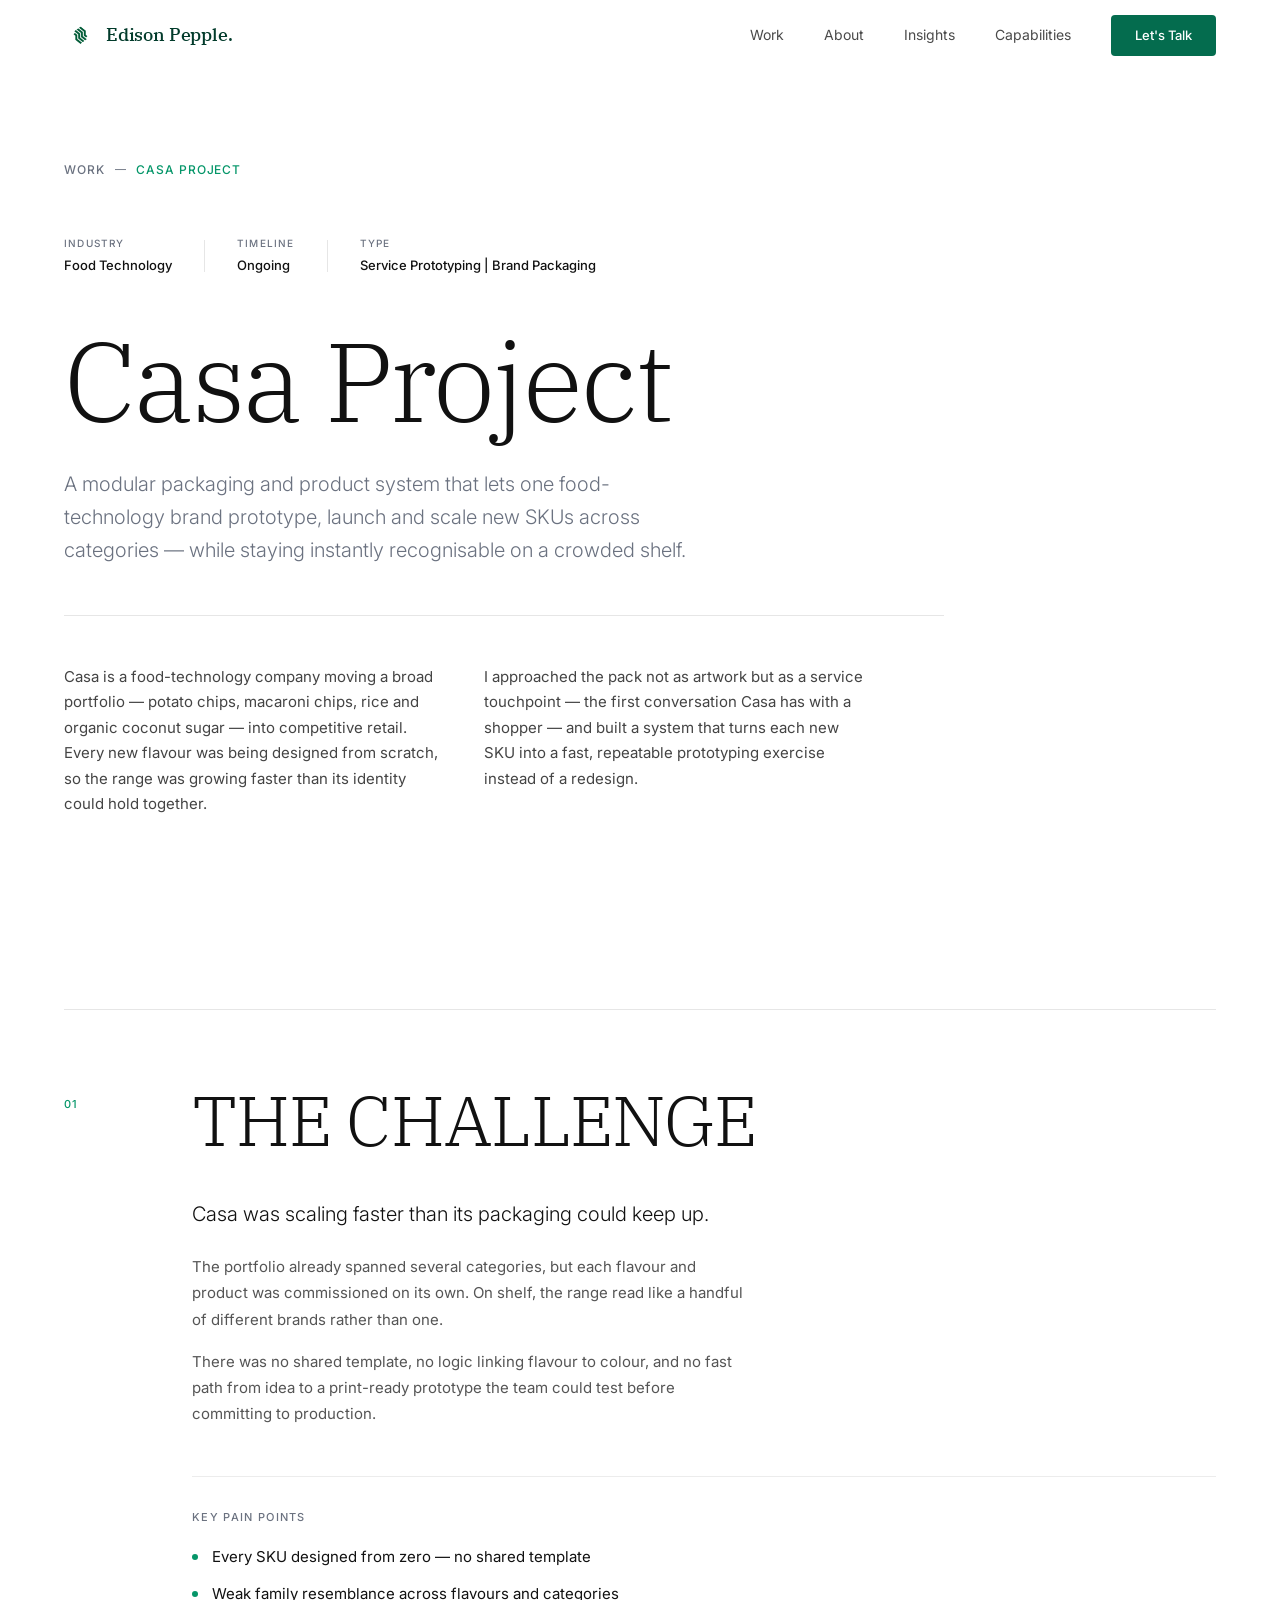
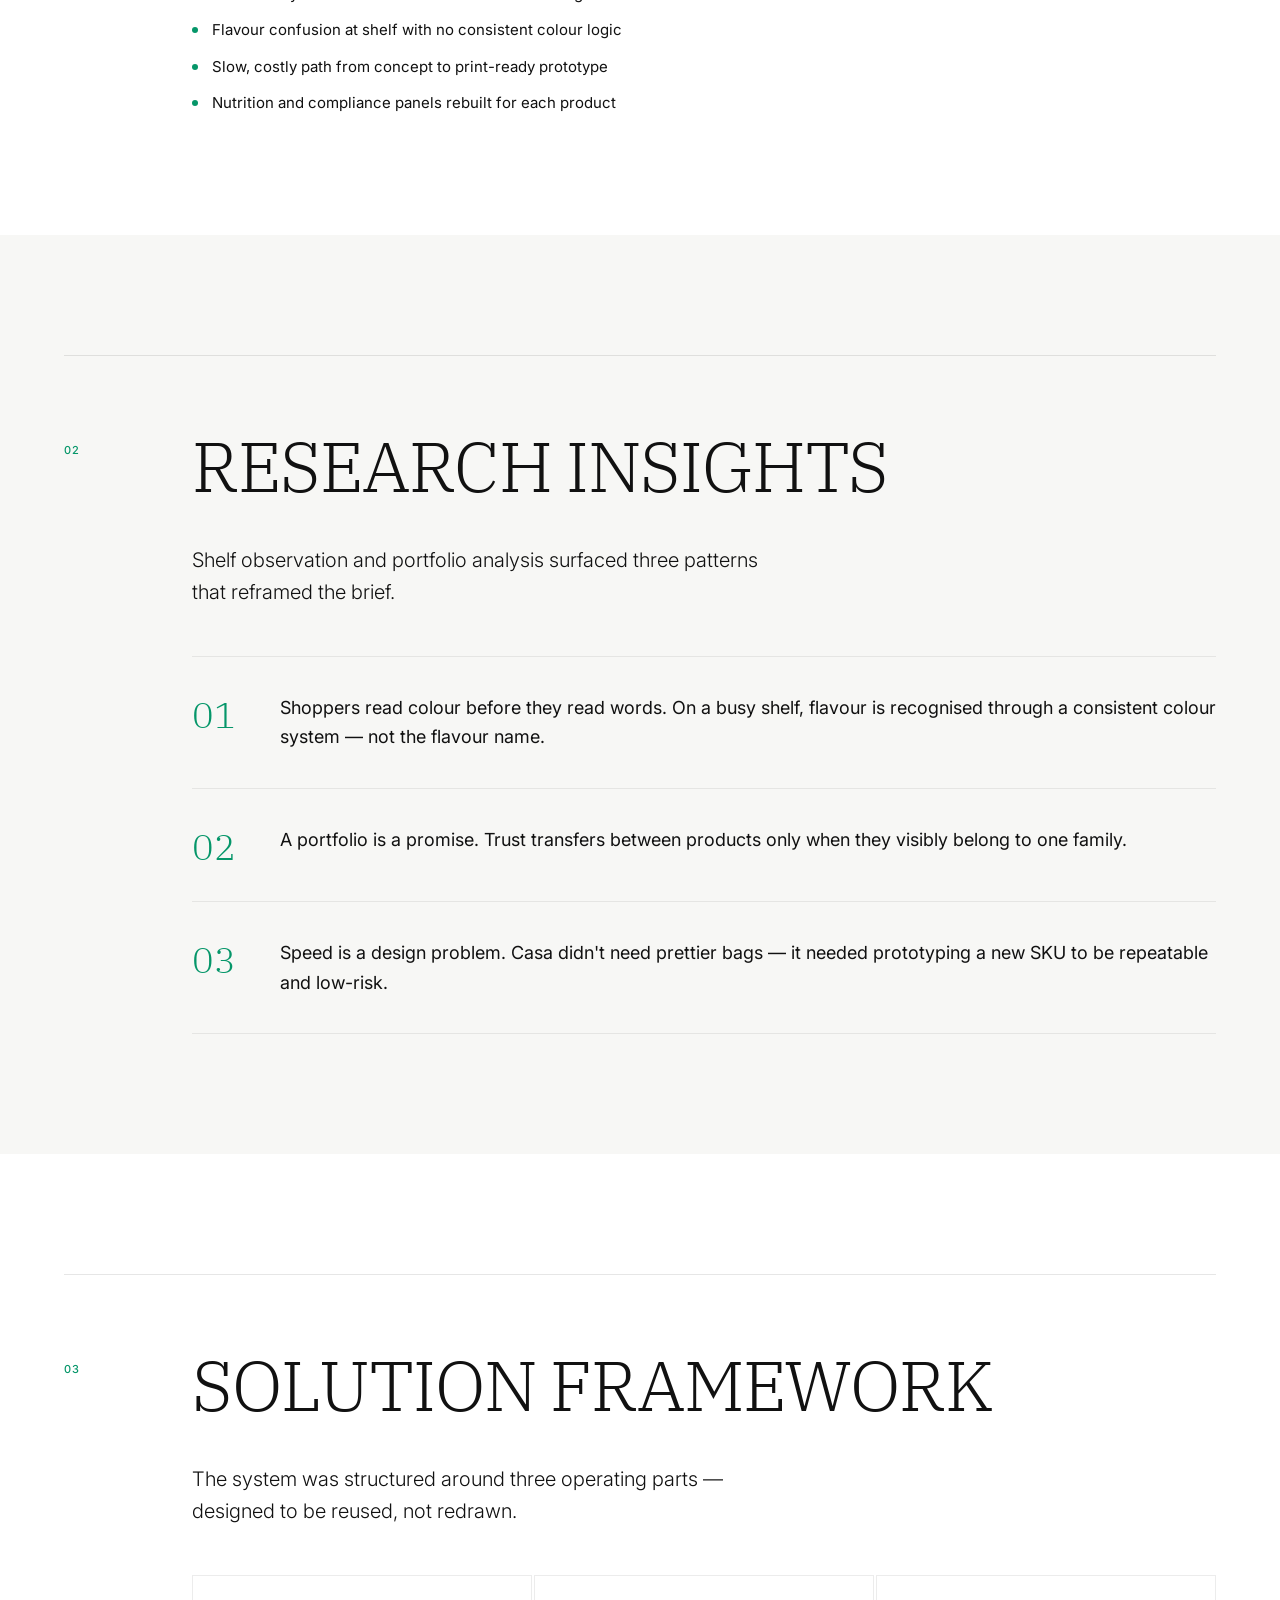
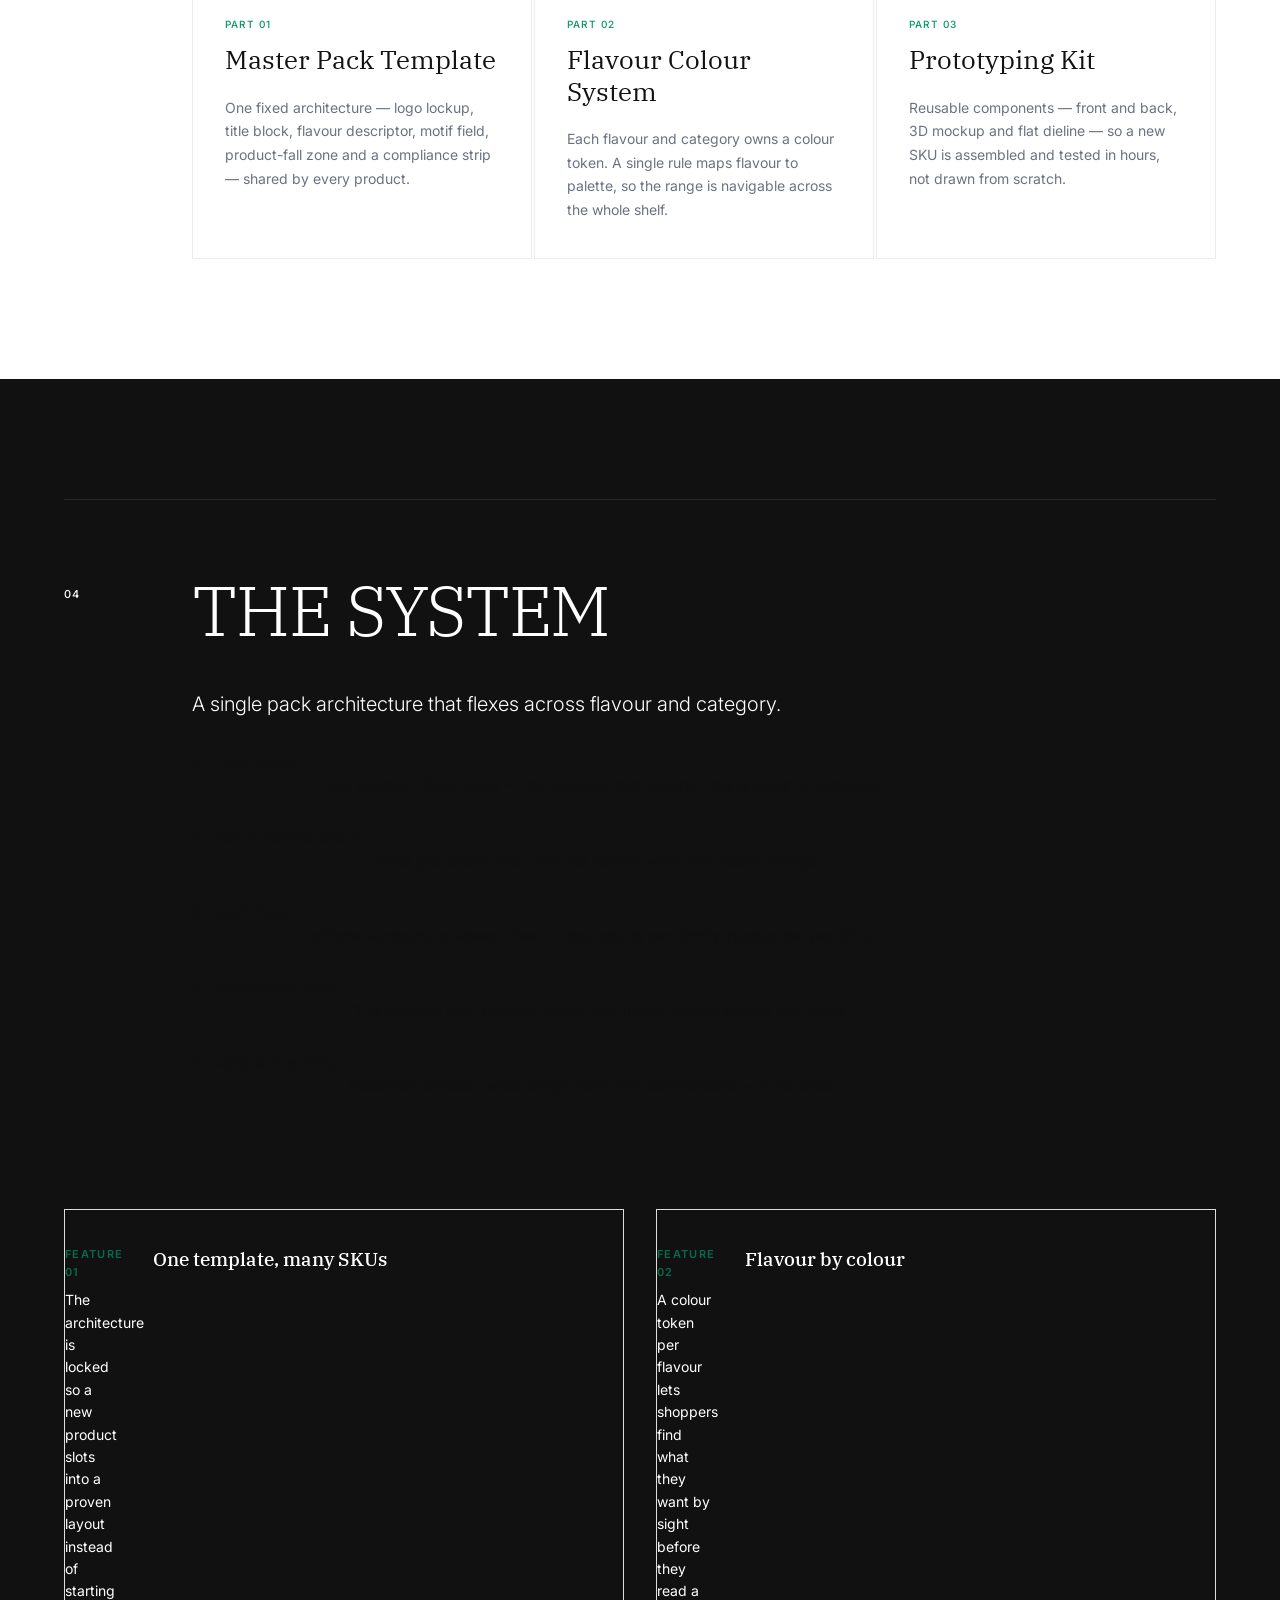
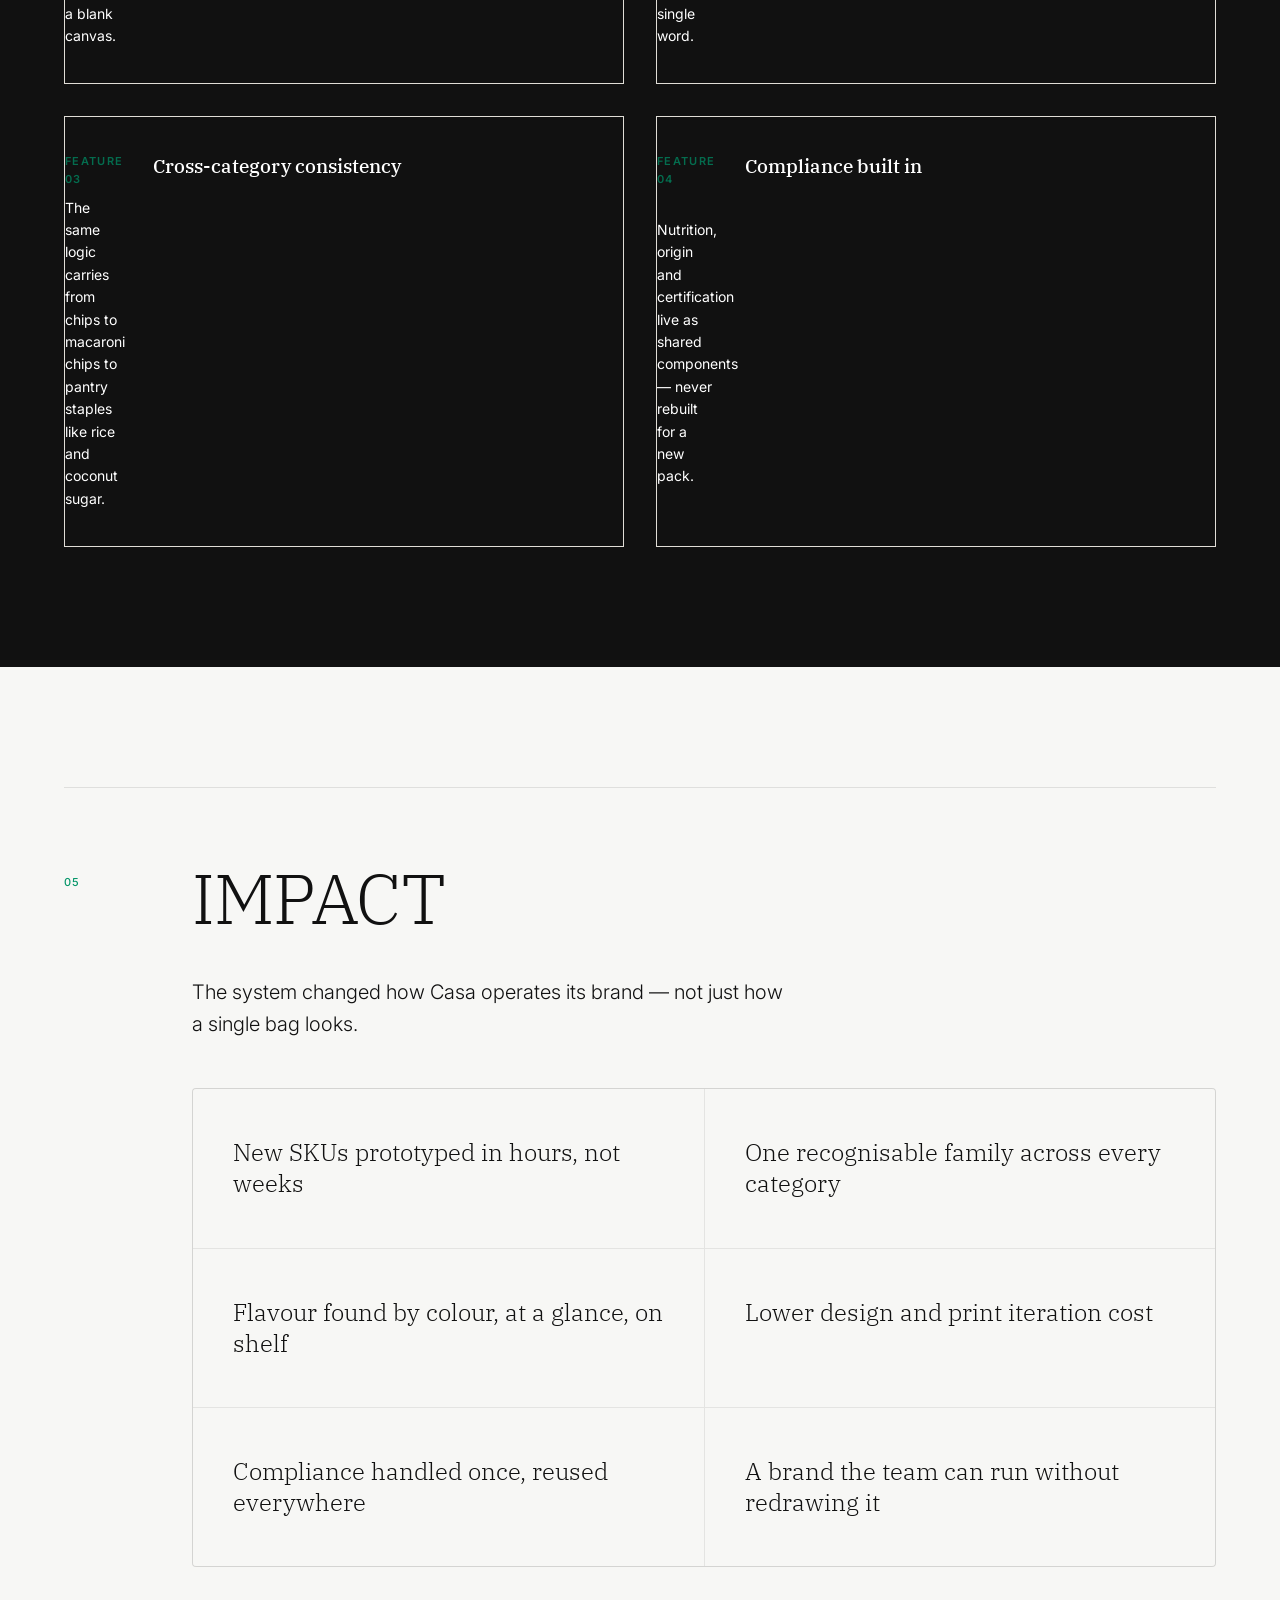
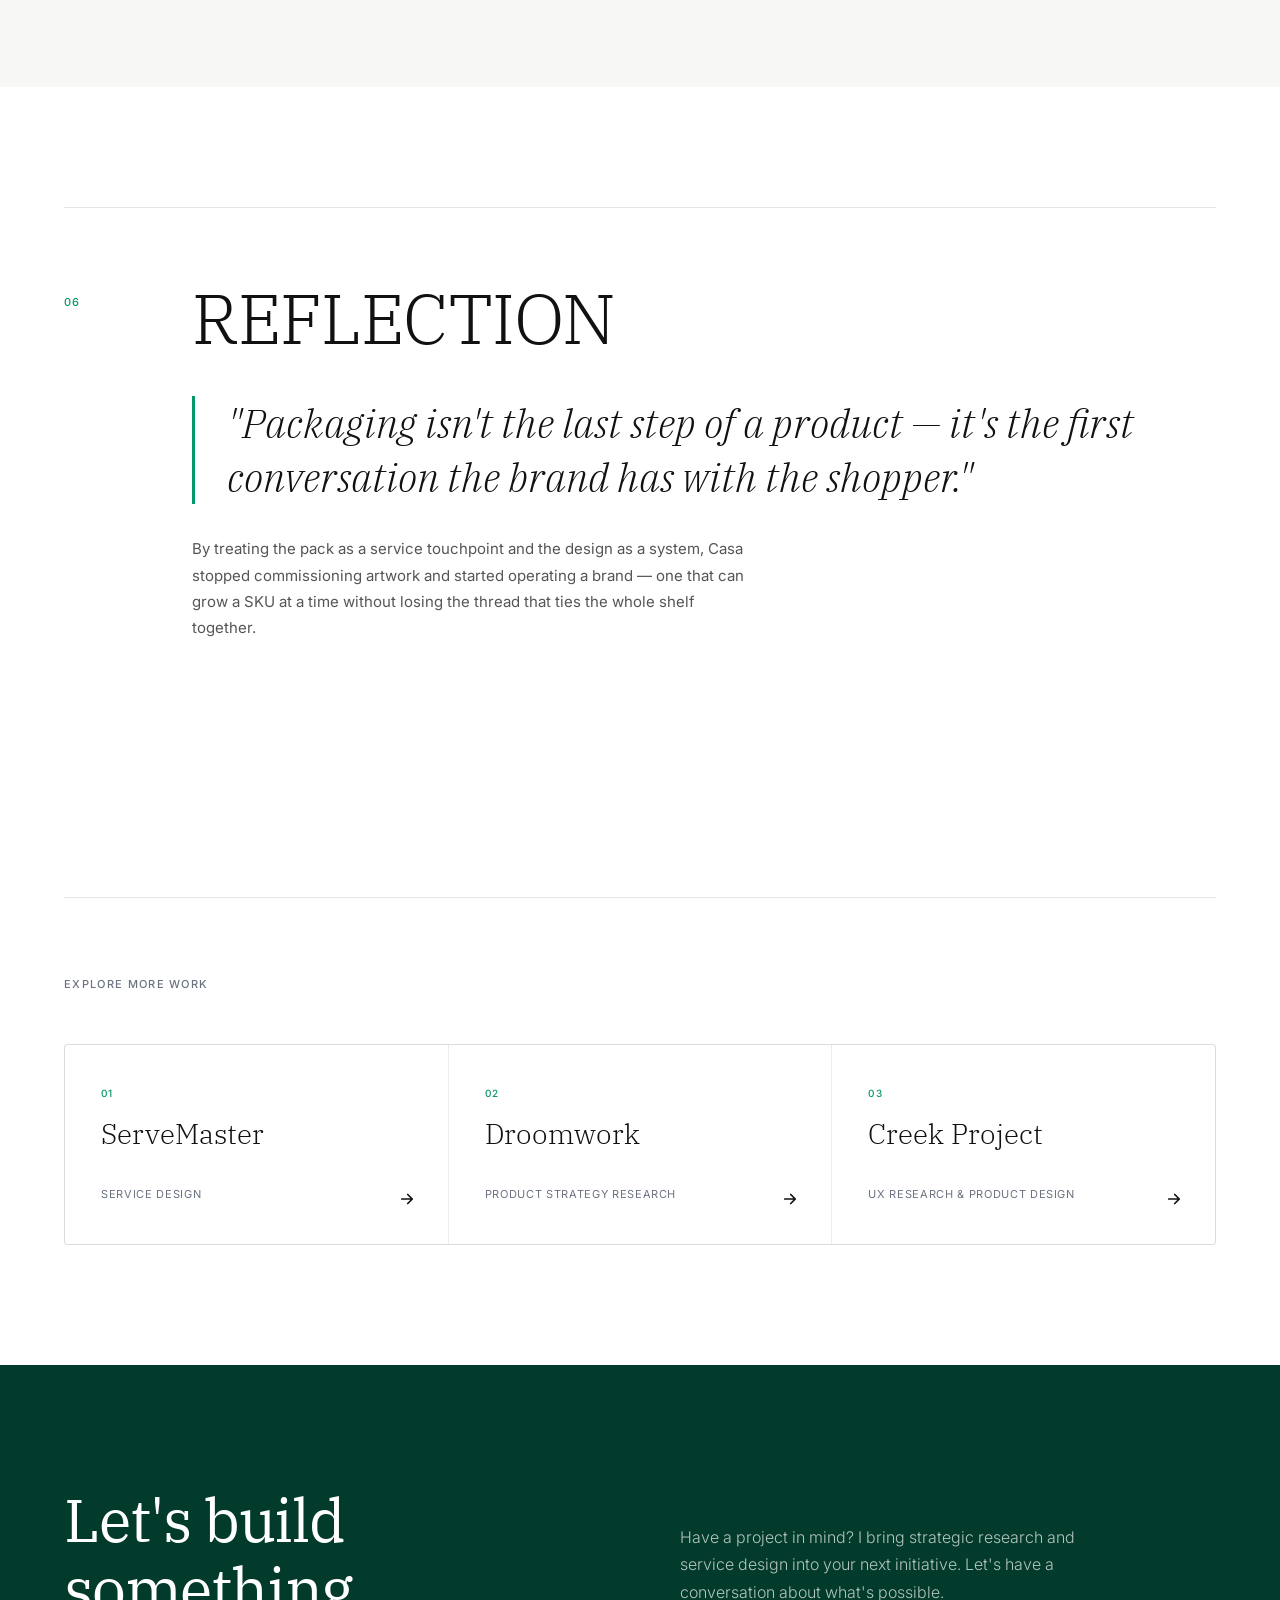
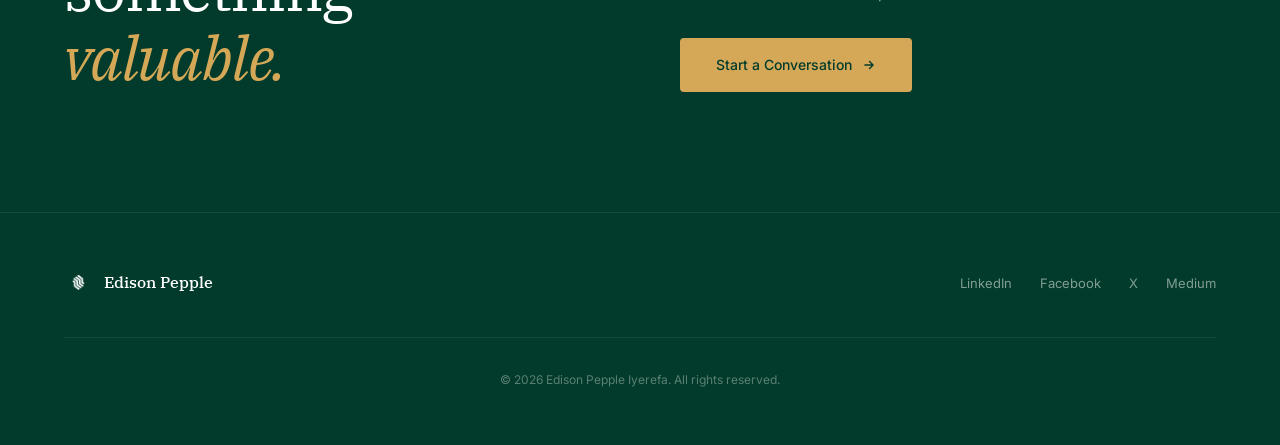
==== casa-project.html @ 96ee4cff "Add new Casa Project case study page and link it on works page" ====
<!DOCTYPE html>
<html lang="en">
<head>
  <meta charset="UTF-8">
  <meta name="viewport" content="width=device-width, initial-scale=1.0">
  <title>Casa Project — Case Study | Edison Pepple</title>
  <meta name="description" content="A modular packaging and product system that lets one food-technology brand prototype, launch and scale new SKUs across categories. Case study by Edison Pepple.">
  <meta name="keywords" content="Casa Project, Edison Pepple, Brand Packaging, Service Prototyping, Strategy, Systems Design">
  <meta name="author" content="Edison Pepple">

  <!-- Fonts -->
  <link rel="preconnect" href="https://fonts.googleapis.com">
  <link rel="preconnect" href="https://fonts.gstatic.com" crossorigin>
  <link href="https://fonts.googleapis.com/css2?family=IBM+Plex+Serif:ital,wght@0,300;0,400;0,500;0,600;0,700;1,300;1,400;1,500;1,600;1,700&family=Inter:wght@300;400;500;600;700&display=swap" rel="stylesheet">

  <!-- Styles -->
  <link rel="stylesheet" href="styles.css">
  <link rel="stylesheet" href="servemaster.css">

  <!-- Favicon -->
  <link rel="icon" type="image/png" href="assets/images/logo-icon.png">
</head>
<body class="cs-page">

  <!-- ================================================================
       NAVIGATION
       ================================================================ -->
  <nav class="nav" id="navbar">
    <a href="index.html" class="nav__logo" aria-label="Edison Pepple Home">
      <img src="assets/images/logo-icon.png" alt="Edison Pepple Logo" class="nav__logo-icon">
      <span class="nav__logo-text">Edison Pepple.</span>
    </a>

    <div class="nav__links" id="navLinks">
      <a href="works.html" class="nav__link" id="nav-work">Work</a>
      <a href="about.html" class="nav__link" id="nav-about">About</a>
      <a href="https://medium.com/@peppleiyerefa" target="_blank" class="nav__link" id="nav-insights">Insights</a>
      <a href="services.html" class="nav__link" id="nav-services">Capabilities</a>
      <a href="contact.html" class="nav__cta" id="nav-lets-talk">Let's Talk</a>
    </div>

    <button class="nav__menu-btn" id="menuBtn" aria-label="Toggle menu">
      <span></span>
      <span></span>
      <span></span>
    </button>
  </nav>

  <!-- ================================================================
       CASE STUDY HERO
       ================================================================ -->
  <section class="cs-hero" id="cs-hero">
    <div class="container">
      <div class="cs-hero__inner">

        <!-- Breadcrumb -->
        <nav class="cs-breadcrumb reveal" aria-label="Breadcrumb">
          <a href="index.html#work" class="cs-breadcrumb__link">Work</a>
          <span class="cs-breadcrumb__sep">—</span>
          <span class="cs-breadcrumb__current">Casa Project</span>
        </nav>

        <!-- Meta row -->
        <div class="cs-hero__meta reveal reveal-delay-1">
          <div class="cs-hero__meta-item">
            <span class="cs-hero__meta-label label">Industry</span>
            <span class="cs-hero__meta-value">Food Technology</span>
          </div>
          <div class="cs-hero__meta-divider"></div>
          <div class="cs-hero__meta-item">
            <span class="cs-hero__meta-label label">Timeline</span>
            <span class="cs-hero__meta-value">Ongoing</span>
          </div>
          <div class="cs-hero__meta-divider"></div>
          <div class="cs-hero__meta-item">
            <span class="cs-hero__meta-label label">Type</span>
            <span class="cs-hero__meta-value">Service Prototyping | Brand Packaging</span>
          </div>
        </div>

        <!-- Headline -->
        <h1 class="cs-hero__title reveal reveal-delay-2">Casa Project</h1>

        <!-- Subtitle -->
        <p class="cs-hero__subtitle body-lg reveal reveal-delay-3">
          A modular packaging and product system that lets one food-technology brand prototype, launch and scale new SKUs across categories — while staying instantly recognisable on a crowded shelf.
        </p>

        <div class="cs-hero__divider reveal reveal-delay-3"></div>

        <!-- Hero summary -->
        <div class="cs-hero__summary reveal reveal-delay-3">
          <p class="cs-hero__summary-text">
            Casa is a food-technology company moving a broad portfolio — potato chips, macaroni chips, rice and organic coconut sugar — into competitive retail. Every new flavour was being designed from scratch, so the range was growing faster than its identity could hold together.
          </p>
          <p class="cs-hero__summary-text">
            I approached the pack not as artwork but as a service touchpoint — the first conversation Casa has with a shopper — and built a system that turns each new SKU into a fast, repeatable prototyping exercise instead of a redesign.
          </p>
        </div>

      </div>
    </div>
  </section>

  <!-- ================================================================
       SECTION 01 — THE CHALLENGE
       ================================================================ -->
  <section class="cs-section" id="cs-challenge">
    <div class="container">
      <div class="cs-section__divider"></div>
      <div class="cs-section__inner">

        <div class="cs-section__label-col">
          <span class="cs-section__number label">01</span>
        </div>

        <div class="cs-section__body">
          <h2 class="cs-section__headline reveal">The Challenge</h2>

          <p class="cs-section__lead body-lg reveal reveal-delay-1">
            Casa was scaling faster than its packaging could keep up.
          </p>
          <p class="cs-section__text body-md reveal reveal-delay-1">
            The portfolio already spanned several categories, but each flavour and product was commissioned on its own. On shelf, the range read like a handful of different brands rather than one.
          </p>
          <p class="cs-section__text body-md reveal reveal-delay-2">
            There was no shared template, no logic linking flavour to colour, and no fast path from idea to a print-ready prototype the team could test before committing to production.
          </p>

          <!-- Pain Points -->
          <div class="cs-pain-points reveal reveal-delay-2">
            <span class="label cs-pain-points__label">Key Pain Points</span>
            <ul class="cs-pain-list" role="list">
              <li class="cs-pain-list__item">
                <span class="cs-pain-list__icon" aria-hidden="true"></span>
                Every SKU designed from zero — no shared template
              </li>
              <li class="cs-pain-list__item">
                <span class="cs-pain-list__icon" aria-hidden="true"></span>
                Weak family resemblance across flavours and categories
              </li>
              <li class="cs-pain-list__item">
                <span class="cs-pain-list__icon" aria-hidden="true"></span>
                Flavour confusion at shelf with no consistent colour logic
              </li>
              <li class="cs-pain-list__item">
                <span class="cs-pain-list__icon" aria-hidden="true"></span>
                Slow, costly path from concept to print-ready prototype
              </li>
              <li class="cs-pain-list__item">
                <span class="cs-pain-list__icon" aria-hidden="true"></span>
                Nutrition and compliance panels rebuilt for each product
              </li>
            </ul>
          </div>
        </div>

      </div>
    </div>
  </section>

  <!-- ================================================================
       SECTION 02 — RESEARCH INSIGHTS
       ================================================================ -->
  <section class="cs-section cs-section--tinted" id="cs-research">
    <div class="container">
      <div class="cs-section__divider"></div>
      <div class="cs-section__inner">

        <div class="cs-section__label-col">
          <span class="cs-section__number label">02</span>
        </div>

        <div class="cs-section__body">
          <h2 class="cs-section__headline reveal">Research Insights</h2>
          <p class="cs-section__lead body-lg reveal reveal-delay-1">
            Shelf observation and portfolio analysis surfaced three patterns that reframed the brief.
          </p>

          <!-- Insight Cards -->
          <div class="cs-insight-grid reveal reveal-delay-2">

            <article class="cs-insight-card" id="insight-01">
              <span class="cs-insight-card__number">01</span>
              <p class="cs-insight-card__text">
                Shoppers read colour before they read words. On a busy shelf, flavour is recognised through a consistent colour system — not the flavour name.
              </p>
            </article>

            <article class="cs-insight-card" id="insight-02">
              <span class="cs-insight-card__number">02</span>
              <p class="cs-insight-card__text">
                A portfolio is a promise. Trust transfers between products only when they visibly belong to one family.
              </p>
            </article>

            <article class="cs-insight-card" id="insight-03">
              <span class="cs-insight-card__number">03</span>
              <p class="cs-insight-card__text">
                Speed is a design problem. Casa didn't need prettier bags — it needed prototyping a new SKU to be repeatable and low-risk.
              </p>
            </article>

          </div>
        </div>

      </div>
    </div>
  </section>

  <!-- ================================================================
       SECTION 03 — SOLUTION FRAMEWORK
       ================================================================ -->
  <section class="cs-section" id="cs-solution">
    <div class="container">
      <div class="cs-section__divider"></div>
      <div class="cs-section__inner">

        <div class="cs-section__label-col">
          <span class="cs-section__number label">03</span>
        </div>

        <div class="cs-section__body">
          <h2 class="cs-section__headline reveal">Solution Framework</h2>
          <p class="cs-section__lead body-lg reveal reveal-delay-1">
            The system was structured around three operating parts — designed to be reused, not redrawn.
          </p>

          <!-- Pillars -->
          <div class="cs-pillars reveal reveal-delay-2">

            <div class="cs-pillar" id="pillar-01">
              <div class="cs-pillar__header">
                <span class="cs-pillar__tag label">Part 01</span>
                <h3 class="cs-pillar__title">Master Pack Template</h3>
              </div>
              <p class="cs-pillar__desc body-md">
                One fixed architecture — logo lockup, title block, flavour descriptor, motif field, product-fall zone and a compliance strip — shared by every product.
              </p>
              <div class="cs-pillar__accent"></div>
            </div>

            <div class="cs-pillar" id="pillar-02">
              <div class="cs-pillar__header">
                <span class="cs-pillar__tag label">Part 02</span>
                <h3 class="cs-pillar__title">Flavour Colour System</h3>
              </div>
              <p class="cs-pillar__desc body-md">
                Each flavour and category owns a colour token. A single rule maps flavour to palette, so the range is navigable across the whole shelf.
              </p>
              <div class="cs-pillar__accent"></div>
            </div>

            <div class="cs-pillar" id="pillar-03">
              <div class="cs-pillar__header">
                <span class="cs-pillar__tag label">Part 03</span>
                <h3 class="cs-pillar__title">Prototyping Kit</h3>
              </div>
              <p class="cs-pillar__desc body-md">
                Reusable components — front and back, 3D mockup and flat dieline — so a new SKU is assembled and tested in hours, not drawn from scratch.
              </p>
              <div class="cs-pillar__accent"></div>
            </div>

          </div>
        </div>

      </div>
    </div>
  </section>

  <!-- ================================================================
       SECTION 04 — THE SYSTEM
       ================================================================ -->
  <section class="cs-section cs-section--product" id="cs-product">
    <div class="container">
      <div class="cs-section__divider"></div>
      <div class="cs-section__inner">

        <div class="cs-section__label-col">
          <span class="cs-section__number label">04</span>
        </div>

        <div class="cs-section__body">
          <h2 class="cs-section__headline reveal">The System</h2>
          <p class="cs-section__lead body-lg reveal reveal-delay-1">
            A single pack architecture that flexes across flavour and category.
          </p>
          
          <ul class="cs-pain-list reveal reveal-delay-2" role="list" style="margin-top: 2rem;">
              <li class="cs-pain-list__item" style="align-items: flex-start; margin-bottom: 1rem;">
                <strong>A. Logo lockup</strong><br>Fixed position, fixed scale — the constant that signals "this is Casa" at distance.
              </li>
              <li class="cs-pain-list__item" style="align-items: flex-start; margin-bottom: 1rem;">
                <strong>B. Title & flavour block</strong><br>Same grid every time; only the flavour word and colour change.
              </li>
              <li class="cs-pain-list__item" style="align-items: flex-start; margin-bottom: 1rem;">
                <strong>C. Motif field</strong><br>Halftone, sunburst or speed-lines — one texture per family, recoloured per SKU.
              </li>
              <li class="cs-pain-list__item" style="align-items: flex-start; margin-bottom: 1rem;">
                <strong>D. Product-fall zone</strong><br>The appetite cue: product falling into frame, shared across the range.
              </li>
              <li class="cs-pain-list__item" style="align-items: flex-start;">
                <strong>E. Compliance strip</strong><br>Reusable nutrition panel, origin mark and certifications — built once.
              </li>
          </ul>
        </div>

      </div>

      <!-- Feature highlights -->
      <div class="cs-screens reveal reveal-delay-2" style="margin-top: 4rem;">
        <div class="cs-insight-grid" style="grid-template-columns: repeat(2, 1fr); gap: 2rem;">
          <article class="cs-insight-card" style="background: transparent; border: 1px solid var(--color-border); box-shadow: none;">
              <p class="label" style="margin-bottom: 0.5rem; color: var(--color-primary);">Feature 01</p>
              <h3 class="heading-sm" style="margin-bottom: 1rem;">One template, many SKUs</h3>
              <p class="body-sm" style="color: var(--color-text-light);">The architecture is locked so a new product slots into a proven layout instead of starting a blank canvas.</p>
          </article>
          <article class="cs-insight-card" style="background: transparent; border: 1px solid var(--color-border); box-shadow: none;">
              <p class="label" style="margin-bottom: 0.5rem; color: var(--color-primary);">Feature 02</p>
              <h3 class="heading-sm" style="margin-bottom: 1rem;">Flavour by colour</h3>
              <p class="body-sm" style="color: var(--color-text-light);">A colour token per flavour lets shoppers find what they want by sight before they read a single word.</p>
          </article>
          <article class="cs-insight-card" style="background: transparent; border: 1px solid var(--color-border); box-shadow: none;">
              <p class="label" style="margin-bottom: 0.5rem; color: var(--color-primary);">Feature 03</p>
              <h3 class="heading-sm" style="margin-bottom: 1rem;">Cross-category consistency</h3>
              <p class="body-sm" style="color: var(--color-text-light);">The same logic carries from chips to macaroni chips to pantry staples like rice and coconut sugar.</p>
          </article>
          <article class="cs-insight-card" style="background: transparent; border: 1px solid var(--color-border); box-shadow: none;">
              <p class="label" style="margin-bottom: 0.5rem; color: var(--color-primary);">Feature 04</p>
              <h3 class="heading-sm" style="margin-bottom: 1rem;">Compliance built in</h3>
              <p class="body-sm" style="color: var(--color-text-light);">Nutrition, origin and certification live as shared components — never rebuilt for a new pack.</p>
          </article>
        </div>
      </div>
      
    </div>
  </section>

  <!-- ================================================================
       SECTION 05 — BUSINESS IMPACT
       ================================================================ -->
  <section class="cs-section cs-section--tinted" id="cs-impact">
    <div class="container">
      <div class="cs-section__divider"></div>
      <div class="cs-section__inner">

        <div class="cs-section__label-col">
          <span class="cs-section__number label">05</span>
        </div>

        <div class="cs-section__body">
          <h2 class="cs-section__headline reveal">Impact</h2>
          <p class="cs-section__lead body-lg reveal reveal-delay-1" style="margin-bottom: 2rem;">
            The system changed how Casa operates its brand — not just how a single bag looks.
          </p>

          <div class="cs-impact-grid reveal reveal-delay-1">

            <div class="cs-impact-card" id="impact-01">
              <div class="cs-impact-card__accent"></div>
              <p class="cs-impact-card__text">New SKUs prototyped in hours, not weeks</p>
            </div>

            <div class="cs-impact-card" id="impact-02">
              <div class="cs-impact-card__accent"></div>
              <p class="cs-impact-card__text">One recognisable family across every category</p>
            </div>

            <div class="cs-impact-card" id="impact-03">
              <div class="cs-impact-card__accent"></div>
              <p class="cs-impact-card__text">Flavour found by colour, at a glance, on shelf</p>
            </div>

            <div class="cs-impact-card" id="impact-04">
              <div class="cs-impact-card__accent"></div>
              <p class="cs-impact-card__text">Lower design and print iteration cost</p>
            </div>
            
            <div class="cs-impact-card" id="impact-05">
              <div class="cs-impact-card__accent"></div>
              <p class="cs-impact-card__text">Compliance handled once, reused everywhere</p>
            </div>

            <div class="cs-impact-card" id="impact-06">
              <div class="cs-impact-card__accent"></div>
              <p class="cs-impact-card__text">A brand the team can run without redrawing it</p>
            </div>

          </div>
        </div>

      </div>
    </div>
  </section>

  <!-- ================================================================
       SECTION 06 — KEY LEARNINGS
       ================================================================ -->
  <section class="cs-section cs-section--learnings" id="cs-learnings">
    <div class="container">
      <div class="cs-section__divider"></div>
      <div class="cs-section__inner">

        <div class="cs-section__label-col">
          <span class="cs-section__number label">06</span>
        </div>

        <div class="cs-section__body">
          <h2 class="cs-section__headline reveal">Reflection</h2>

          <blockquote class="cs-learning-quote reveal reveal-delay-1">
            <p>
              "Packaging isn't the last step of a product — it's the first conversation the brand has with the shopper."
            </p>
          </blockquote>

          <p class="cs-section__text body-md reveal reveal-delay-2">
            By treating the pack as a service touchpoint and the design as a system, Casa stopped commissioning artwork and started operating a brand — one that can grow a SKU at a time without losing the thread that ties the whole shelf together.
          </p>
        </div>

      </div>
    </div>
  </section>

  <!-- ================================================================
       NEXT PROJECT NAVIGATION
       ================================================================ -->
  <section class="cs-next-projects" id="cs-next">
    <div class="container">
      <div class="cs-section__divider"></div>

      <div class="cs-next-projects__header reveal">
        <span class="label">Explore More Work</span>
      </div>

      <div class="cs-next-projects__grid reveal reveal-delay-1">

        <a href="servemaster.html" class="cs-next-card" id="next-servemaster" aria-label="View ServeMaster case study">
          <span class="cs-next-card__number label">01</span>
          <h3 class="cs-next-card__title">ServeMaster</h3>
          <p class="cs-next-card__role label">Service Design</p>
          <span class="cs-next-card__arrow" aria-hidden="true">
            <svg viewBox="0 0 16 16" fill="none" xmlns="http://www.w3.org/2000/svg">
              <path d="M3.333 8h9.334M8.667 4l4 4-4 4" stroke="currentColor" stroke-width="1.5" stroke-linecap="round" stroke-linejoin="round"/>
            </svg>
          </span>
        </a>

        <a href="droomwork.html" class="cs-next-card" id="next-droomwork" aria-label="View Droomwork case study">
          <span class="cs-next-card__number label">02</span>
          <h3 class="cs-next-card__title">Droomwork</h3>
          <p class="cs-next-card__role label">Product Strategy Research</p>
          <span class="cs-next-card__arrow" aria-hidden="true">
            <svg viewBox="0 0 16 16" fill="none" xmlns="http://www.w3.org/2000/svg">
              <path d="M3.333 8h9.334M8.667 4l4 4-4 4" stroke="currentColor" stroke-width="1.5" stroke-linecap="round" stroke-linejoin="round"/>
            </svg>
          </span>
        </a>

        <a href="creek-project.html" class="cs-next-card" id="next-creek" aria-label="View Creek Project case study">
          <span class="cs-next-card__number label">03</span>
          <h3 class="cs-next-card__title">Creek Project</h3>
          <p class="cs-next-card__role label">UX Research &amp; Product Design</p>
          <span class="cs-next-card__arrow" aria-hidden="true">
            <svg viewBox="0 0 16 16" fill="none" xmlns="http://www.w3.org/2000/svg">
              <path d="M3.333 8h9.334M8.667 4l4 4-4 4" stroke="currentColor" stroke-width="1.5" stroke-linecap="round" stroke-linejoin="round"/>
            </svg>
          </span>
        </a>

      </div>
    </div>
  </section>

  <!-- ================================================================
       CONTACT CTA
       ================================================================ -->
  <section class="contact-cta" id="contact">
    <div class="container">
      <div class="contact-cta__inner">
        <div class="contact-cta__left reveal">
          <h2 class="contact-cta__headline">
            Let's build<br>something<br><em>valuable.</em>
          </h2>
        </div>
        <div class="contact-cta__right reveal reveal-delay-1">
          <p class="contact-cta__subheader">
            Have a project in mind? I bring strategic research and service design into your next initiative. Let's have a conversation about what's possible.
          </p>
          <a href="contact.html" class="contact-cta__btn" id="cta-start-conversation">
            Start a Conversation
            <svg viewBox="0 0 16 16" fill="none" xmlns="http://www.w3.org/2000/svg">
              <path d="M3.333 8h9.334M8.667 4l4 4-4 4" stroke="currentColor" stroke-width="1.5" stroke-linecap="round" stroke-linejoin="round"/>
            </svg>
          </a>
        </div>
      </div>
    </div>
  </section>

  <!-- ================================================================
       FOOTER
       ================================================================ -->
  <footer class="footer" id="footer">
    <div class="container">
      <div class="footer__inner">
        <div class="footer__brand">
          <img src="assets/images/logo-icon.png" alt="Edison Pepple" class="footer__logo-icon">
          <span class="footer__brand-name">Edison Pepple</span>
        </div>
        <div class="footer__socials">
          <a href="#" class="footer__social-link" id="social-linkedin" aria-label="LinkedIn">LinkedIn</a>
          <a href="#" class="footer__social-link" id="social-facebook" aria-label="Facebook">Facebook</a>
          <a href="#" class="footer__social-link" id="social-x" aria-label="X (Twitter)">X</a>
          <a href="#" class="footer__social-link" id="social-medium" aria-label="Medium">Medium</a>
        </div>
      </div>
      <p class="footer__copyright">
        &copy; 2026 Edison Pepple Iyerefa. All rights reserved.
      </p>
    </div>
  </footer>

  <!-- Scripts -->
  <script src="script.js"></script>
</body>
</html>
---- styles.css ----
/* ========================================================================
   EDISON PEPPLE — Premium Agency Homepage
   Design System & Styles
   ======================================================================== */

/* --- Google Fonts --- */
@import url('https://fonts.googleapis.com/css2?family=IBM+Plex+Serif:ital,wght@0,300;0,400;0,500;0,600;0,700;1,300;1,400;1,500;1,600;1,700&family=Inter:wght@300;400;500;600;700&display=swap');

/* --- Design Tokens --- */
:root {
  /* Colors */
  --color-primary: #046C4E;
  --color-primary-dark: #023B2B;
  --color-primary-light: #E7F4EF;
  --color-accent-gold: #D4A857;
  --color-white: #FFFFFF;
  --color-off-white: #FAFAF8;
  --color-cream: #F5F3EF;
  --color-text-primary: #1A1A1A;
  --color-text-secondary: #4A4A4A;
  --color-text-tertiary: #7A7A7A;
  --color-border: #E0DDD7;
  --color-border-light: #EDEBE6;

  /* Typography */
  --font-serif: 'IBM Plex Serif', Georgia, 'Times New Roman', serif;
  --font-sans: 'Inter', -apple-system, BlinkMacSystemFont, 'Segoe UI', sans-serif;

  /* Spacing */
  --section-padding: 120px;
  --content-max-width: 1440px;
  --grid-gap: 24px;

  /* Transitions */
  --ease-out: cubic-bezier(0.16, 1, 0.3, 1);
  --ease-in-out: cubic-bezier(0.65, 0, 0.35, 1);
  --transition-fast: 0.2s var(--ease-out);
  --transition-medium: 0.4s var(--ease-out);
  --transition-slow: 0.7s var(--ease-out);

  /* Border Radius */
  --radius-sm: 4px;
  --radius-md: 6px;
  --radius-lg: 8px;
}

/* --- Reset & Base --- */
*,
*::before,
*::after {
  margin: 0;
  padding: 0;
  box-sizing: border-box;
}

html {
  font-size: 16px;
  scroll-behavior: smooth;
  -webkit-font-smoothing: antialiased;
  -moz-osx-font-smoothing: grayscale;
}

body {
  font-family: var(--font-sans);
  color: var(--color-text-primary);
  background-color: var(--color-white);
  line-height: 1.6;
  overflow-x: hidden;
}

body.menu-open {
  overflow: hidden;
}

img {
  max-width: 100%;
  height: auto;
  display: block;
}

a {
  color: inherit;
  text-decoration: none;
}

ul, ol {
  list-style: none;
}

button {
  font-family: inherit;
  cursor: pointer;
  border: none;
  background: none;
}

::selection {
  background-color: var(--color-primary-light);
  color: var(--color-primary-dark);
}

/* --- Layout --- */
.container {
  max-width: var(--content-max-width);
  margin: 0 auto;
  padding: 0 64px;
}

/* --- Typography --- */
.heading-xl {
  font-family: var(--font-serif);
  font-size: clamp(2.75rem, 5.5vw, 4.25rem);
  font-weight: 400;
  line-height: 1.12;
  letter-spacing: -0.02em;
  color: var(--color-primary-dark);
}

.heading-lg {
  font-family: var(--font-serif);
  font-size: clamp(2rem, 3.5vw, 3rem);
  font-weight: 400;
  line-height: 1.2;
  letter-spacing: -0.015em;
  color: var(--color-primary-dark);
}

.heading-md {
  font-family: var(--font-serif);
  font-size: clamp(1.5rem, 2.2vw, 2rem);
  font-weight: 500;
  line-height: 1.3;
  letter-spacing: -0.01em;
}

.heading-sm {
  font-family: var(--font-serif);
  font-size: clamp(1.125rem, 1.5vw, 1.375rem);
  font-weight: 500;
  line-height: 1.4;
}

.body-lg {
  font-family: var(--font-sans);
  font-size: 1.125rem;
  font-weight: 300;
  line-height: 1.7;
  color: var(--color-text-secondary);
}

.body-md {
  font-family: var(--font-sans);
  font-size: 1rem;
  font-weight: 400;
  line-height: 1.65;
  color: var(--color-text-secondary);
}

.body-sm {
  font-family: var(--font-sans);
  font-size: 0.875rem;
  font-weight: 400;
  line-height: 1.6;
  color: var(--color-text-tertiary);
}

.label {
  font-family: var(--font-sans);
  font-size: 0.6875rem;
  font-weight: 600;
  letter-spacing: 0.12em;
  text-transform: uppercase;
  color: var(--color-text-tertiary);
}

.accent-italic {
  font-style: italic;
  color: var(--color-accent-gold);
}

/* --- Scroll Reveal Animation --- */
.reveal {
  opacity: 0;
  transform: translateY(40px);
  transition: opacity 0.8s var(--ease-out), transform 0.8s var(--ease-out);
}

.reveal.revealed {
  opacity: 1;
  transform: translateY(0);
}

.reveal-delay-1 { transition-delay: 0.1s; }
.reveal-delay-2 { transition-delay: 0.2s; }
.reveal-delay-3 { transition-delay: 0.3s; }
.reveal-delay-4 { transition-delay: 0.4s; }

.reveal-image {
  opacity: 0;
  transform: scale(1.03);
  transition: opacity 1s var(--ease-out), transform 1.2s var(--ease-out);
}

.reveal-image.revealed {
  opacity: 1;
  transform: scale(1);
}

/* ========================================================================
   NAVIGATION
   ======================================================================== */
.nav {
  position: fixed;
  top: 0;
  left: 0;
  right: 0;
  z-index: 1000;
  padding: 0 64px;
  height: 72px;
  display: flex;
  align-items: center;
  justify-content: space-between;
  background-color: rgba(255, 255, 255, 0.92);
  backdrop-filter: blur(12px);
  -webkit-backdrop-filter: blur(12px);
  border-bottom: 1px solid transparent;
  transition: border-color var(--transition-medium), background-color var(--transition-medium);
}

.nav.scrolled {
  border-bottom-color: var(--color-border-light);
}

.nav__logo {
  display: flex;
  align-items: center;
  gap: 10px;
}

.nav__logo-icon {
  height: 32px;
  width: auto;
}

.nav__logo-text {
  font-family: var(--font-serif);
  font-size: 1.125rem;
  font-weight: 500;
  color: var(--color-primary-dark);
  letter-spacing: -0.01em;
}

.nav__links {
  display: flex;
  align-items: center;
  gap: 40px;
}

.nav__link {
  font-family: var(--font-sans);
  font-size: 0.875rem;
  font-weight: 400;
  color: var(--color-text-secondary);
  transition: color var(--transition-fast);
  position: relative;
}

.nav__link::after {
  content: '';
  position: absolute;
  bottom: -4px;
  left: 0;
  width: 0;
  height: 1px;
  background-color: var(--color-primary);
  transition: width var(--transition-medium);
}

.nav__link:hover {
  color: var(--color-primary-dark);
}

.nav__link:hover::after {
  width: 100%;
}

.nav__cta {
  font-family: var(--font-sans);
  font-size: 0.8125rem;
  font-weight: 500;
  color: var(--color-white);
  background-color: var(--color-primary);
  padding: 10px 24px;
  border-radius: var(--radius-sm);
  transition: background-color var(--transition-fast), transform var(--transition-fast);
}

.nav__cta:hover {
  background-color: var(--color-primary-dark);
  transform: translateY(-1px);
}

/* Mobile menu button */
.nav__menu-btn {
  display: none;
  flex-direction: column;
  gap: 5px;
  padding: 4px;
  z-index: 1001;
}

.nav__menu-btn span {
  display: block;
  width: 24px;
  height: 1.5px;
  background-color: var(--color-primary-dark);
  transition: transform var(--transition-medium), opacity var(--transition-fast);
}

.nav__menu-btn.active span:nth-child(1) {
  transform: rotate(45deg) translate(5px, 4px);
}

.nav__menu-btn.active span:nth-child(2) {
  opacity: 0;
}

.nav__menu-btn.active span:nth-child(3) {
  transform: rotate(-45deg) translate(5px, -4px);
}

/* ========================================================================
   HERO SECTION
   ======================================================================== */
.hero {
  min-height: 100vh;
  display: block;
  padding-top: 72px;
  background-color: var(--color-white);
  position: relative;
  overflow: hidden;
}

.hero__inner {
  display: grid;
  grid-template-columns: 1fr 1fr;
  gap: 80px;
  align-items: center;
  width: 100%;
  padding: var(--section-padding) 0;
}

.hero__inner--text-only {
  display: block;
  padding: 160px 0 var(--section-padding);
}

.hero__content {
  position: relative;
  z-index: 2;
  text-align: left;
}

.hero__headline {
  margin-bottom: 32px;
}

.hero__headline em {
  font-style: italic;
  color: var(--color-accent-gold);
}

.hero__description {
  max-width: 480px;
  margin-bottom: 48px;
}

.hero__actions {
  display: flex;
  align-items: center;
  gap: 32px;
  flex-wrap: wrap;
}

.hero__btn-link {
  font-family: var(--font-sans);
  font-size: 0.875rem;
  font-weight: 400;
  color: var(--color-text-secondary);
  position: relative;
  transition: color var(--transition-fast);
}

.hero__btn-link::after {
  content: '';
  position: absolute;
  bottom: -3px;
  left: 0;
  width: 0;
  height: 1px;
  background-color: var(--color-primary);
  transition: width var(--transition-medium);
}

.hero__btn-link:hover {
  color: var(--color-primary-dark);
}

.hero__btn-link:hover::after {
  width: 100%;
}

.hero__btn-cta {
  font-family: var(--font-sans);
  font-size: 0.875rem;
  font-weight: 500;
  color: var(--color-white);
  background-color: var(--color-primary);
  padding: 14px 32px;
  border-radius: var(--radius-sm);
  transition: background-color var(--transition-fast), transform var(--transition-fast);
  display: inline-flex;
  align-items: center;
  gap: 8px;
}

.hero__btn-cta:hover {
  background-color: var(--color-primary-dark);
  transform: translateY(-1px);
}

.hero__btn-cta svg {
  width: 14px;
  height: 14px;
  transition: transform var(--transition-fast);
}

.hero__btn-cta:hover svg {
  transform: translateX(3px);
}

.hero__visual {
  position: relative;
  z-index: 1;
}

.hero__image-wrapper {
  position: relative;
  border-radius: var(--radius-lg);
  overflow: hidden;
  aspect-ratio: 4 / 5;
}

.hero__image-wrapper img {
  width: 100%;
  height: 100%;
  object-fit: cover;
  object-position: center top;
}

.hero__image-accent {
  position: absolute;
  top: -24px;
  right: -24px;
  width: 120px;
  height: 120px;
  border: 2px solid var(--color-accent-gold);
  border-radius: var(--radius-lg);
  opacity: 0.3;
  z-index: -1;
}

/* ========================================================================
   SECTION DIVIDER
   ======================================================================== */
.section-divider {
  width: 100%;
  height: 1px;
  background-color: var(--color-border);
}

/* ========================================================================
   FEATURED WORK SECTION
   ======================================================================== */
.featured-work {
  padding: var(--section-padding) 0;
  background-color: var(--color-white);
}

.featured-work__header {
  margin-bottom: 80px;
}

.featured-work__label {
  margin-bottom: 16px;
  display: flex;
  align-items: center;
  gap: 12px;
}

.featured-work__label::before {
  content: '';
  display: inline-block;
  width: 32px;
  height: 1px;
  background-color: var(--color-text-tertiary);
}

.featured-work__title {
  font-family: var(--font-serif);
  font-size: clamp(2rem, 3.5vw, 2.75rem);
  font-weight: 400;
  color: var(--color-primary-dark);
  letter-spacing: -0.015em;
}

/* Project Block */
.project-block {
  display: grid;
  grid-template-columns: 1fr 1fr;
  gap: 64px;
  align-items: center;
  padding: 64px 0;
  border-top: 1px solid var(--color-border-light);
}

.project-block:last-child {
  border-bottom: 1px solid var(--color-border-light);
}

.project-block--reversed {
  direction: rtl;
}

.project-block--reversed > * {
  direction: ltr;
}

.project-block__image {
  position: relative;
  border-radius: var(--radius-md);
  overflow: hidden;
  background-color: var(--color-cream);
}

.project-block__image img {
  width: 100%;
  height: auto;
  display: block;
  transition: transform 0.6s var(--ease-out);
  aspect-ratio: 16 / 10;
  object-fit: cover;
}

.project-block:hover .project-block__image img {
  transform: scale(1.02);
}

.project-block__content {
  padding: 16px 0;
}

.project-block__role {
  margin-bottom: 20px;
}

.project-block__name {
  font-family: var(--font-serif);
  font-size: clamp(1.5rem, 2.5vw, 2.125rem);
  font-weight: 500;
  color: var(--color-primary-dark);
  margin-bottom: 20px;
  letter-spacing: -0.01em;
}

.project-block__description {
  max-width: 440px;
  margin-bottom: 28px;
}

.project-block__tags {
  display: flex;
  flex-wrap: wrap;
  gap: 8px;
  margin-bottom: 32px;
}

.project-block__tag {
  font-family: var(--font-sans);
  font-size: 0.75rem;
  font-weight: 500;
  color: var(--color-text-secondary);
  background-color: var(--color-cream);
  padding: 6px 14px;
  border-radius: var(--radius-sm);
  border: 1px solid var(--color-border);
  transition: border-color var(--transition-fast), background-color var(--transition-fast);
}

.project-block__tag:hover {
  border-color: var(--color-primary);
  background-color: var(--color-primary-light);
}

.project-block__link {
  font-family: var(--font-sans);
  font-size: 0.875rem;
  font-weight: 500;
  color: var(--color-primary);
  display: inline-flex;
  align-items: center;
  gap: 8px;
  transition: gap var(--transition-fast);
}

.project-block__link:hover {
  gap: 12px;
}

.project-block__link svg {
  width: 16px;
  height: 16px;
  transition: transform var(--transition-fast);
}

.project-block__link:hover svg {
  transform: translateX(2px);
}

/* ========================================================================
   CONTACT CTA SECTION
   ======================================================================== */
.contact-cta {
  padding: var(--section-padding) 0;
  background-color: var(--color-primary-dark);
  color: var(--color-white);
}

.contact-cta__inner {
  display: grid;
  grid-template-columns: 1fr 1fr;
  gap: 80px;
  align-items: end;
}

.contact-cta__headline {
  font-family: var(--font-serif);
  font-size: clamp(2.5rem, 5vw, 3.75rem);
  font-weight: 400;
  line-height: 1.15;
  letter-spacing: -0.02em;
  color: var(--color-white);
}

.contact-cta__headline em {
  font-style: italic;
  color: var(--color-accent-gold);
}

.contact-cta__right {
  display: flex;
  flex-direction: column;
  gap: 32px;
}

.contact-cta__subheader {
  font-family: var(--font-sans);
  font-size: 1rem;
  font-weight: 300;
  line-height: 1.7;
  color: rgba(255, 255, 255, 0.7);
  max-width: 440px;
}

.contact-cta__btn {
  font-family: var(--font-sans);
  font-size: 0.875rem;
  font-weight: 500;
  color: var(--color-primary-dark);
  background-color: var(--color-accent-gold);
  padding: 16px 36px;
  border-radius: var(--radius-sm);
  display: inline-flex;
  align-items: center;
  gap: 10px;
  transition: background-color var(--transition-fast), transform var(--transition-fast);
  align-self: flex-start;
}

.contact-cta__btn:hover {
  background-color: #e0b868;
  transform: translateY(-1px);
}

.contact-cta__btn svg {
  width: 14px;
  height: 14px;
  transition: transform var(--transition-fast);
}

.contact-cta__btn:hover svg {
  transform: translateX(3px);
}

/* ========================================================================
   FOOTER
   ======================================================================== */
.footer {
  padding: 56px 0;
  background-color: var(--color-primary-dark);
  border-top: 1px solid rgba(255, 255, 255, 0.08);
}

.footer__inner {
  display: flex;
  align-items: center;
  justify-content: space-between;
}

.footer__brand {
  display: flex;
  align-items: center;
  gap: 12px;
}

.footer__logo-icon {
  height: 28px;
  width: auto;
  filter: brightness(0) invert(1);
}

.footer__brand-name {
  font-family: var(--font-serif);
  font-size: 1rem;
  font-weight: 500;
  color: var(--color-white);
}

.footer__socials {
  display: flex;
  align-items: center;
  gap: 28px;
}

.footer__social-link {
  font-family: var(--font-sans);
  font-size: 0.8125rem;
  font-weight: 400;
  color: rgba(255, 255, 255, 0.5);
  transition: color var(--transition-fast);
}

.footer__social-link:hover {
  color: var(--color-white);
}

.footer__copyright {
  font-family: var(--font-sans);
  font-size: 0.75rem;
  color: rgba(255, 255, 255, 0.35);
  text-align: center;
  margin-top: 40px;
  padding-top: 32px;
  border-top: 1px solid rgba(255, 255, 255, 0.06);
}

/* ========================================================================
   RESPONSIVE — TABLET
   ======================================================================== */
@media (max-width: 1024px) {
  :root {
    --section-padding: 72px;
  }

  .container {
    padding: 0 40px;
  }

  .nav {
    padding: 0 40px;
  }

  .hero__inner {
    grid-template-columns: 1fr;
    gap: 48px;
  }

  .hero__image-wrapper {
    aspect-ratio: 16 / 9;
    max-height: 400px;
  }

  .hero__image-accent {
    display: none;
  }

  .project-block {
    display: flex;
    flex-direction: column;
    gap: 32px;
  }

  .project-block--reversed {
    flex-direction: column-reverse;
    direction: ltr;
  }

  .contact-cta__inner {
    grid-template-columns: 1fr;
    gap: 40px;
  }

  .footer__inner {
    flex-direction: column;
    gap: 24px;
    text-align: center;
  }
}

/* ========================================================================
   RESPONSIVE — MOBILE
   ======================================================================== */
@media (max-width: 768px) {
  :root {
    --section-padding: 56px;
  }

  .container {
    padding: 0 24px;
  }

  /* --- Nav bar (mobile base) --- */
  .nav {
    height: 72px;
    padding: 0 24px;
    flex-wrap: nowrap;
    justify-content: space-between;
    align-items: center;
  }

  /* Logo + close button pinned above the overlay */
  .nav__logo {
    position: relative;
    z-index: 1002;
  }

  .nav__menu-btn {
    display: flex;
    position: relative;
    z-index: 1002;
  }

  /* --- Fullscreen mobile menu overlay --- */
  .nav__links {
    position: fixed;
    top: 0;
    left: 0;
    width: 100%;
    height: 100vh;
    z-index: 1001;
    background-color: var(--color-white);
    flex-direction: column;
    justify-content: center;
    align-items: flex-start;
    padding: 0 24px;
    gap: 0;
    opacity: 0;
    visibility: hidden;
    pointer-events: none;
    transition: opacity 0.35s cubic-bezier(0.22, 1, 0.36, 1),
                visibility 0.35s cubic-bezier(0.22, 1, 0.36, 1);
  }

  .nav__links.open {
    opacity: 1;
    visibility: visible;
    pointer-events: all;
  }

  /* Menu link styles — editorial, left-aligned, separated by rules */
  .nav__links .nav__link,
  .nav__links .nav__cta {
    font-family: var(--font-serif);
    font-size: clamp(1.5rem, 5vw, 2rem);
    font-weight: 400;
    color: var(--color-primary-dark);
    padding: 20px 0;
    width: 100%;
    border-bottom: 1px solid var(--color-border-light);
    opacity: 0;
    transform: translateY(12px);
    transition: opacity 0.3s ease, transform 0.3s ease, color var(--transition-fast);
  }

  .nav__links .nav__link:first-child {
    border-top: 1px solid var(--color-border-light);
  }

  /* Reset CTA pill styling inside mobile menu */
  .nav__links .nav__cta {
    background: none;
    border-radius: 0;
    color: var(--color-primary);
  }

  /* Remove hover underline effect in mobile menu */
  .nav__links .nav__link::after {
    display: none;
  }

  /* Staggered link entrance animation */
  .nav__links.open .nav__link,
  .nav__links.open .nav__cta {
    opacity: 1;
    transform: translateY(0);
  }

  .nav__links.open :nth-child(1) { transition-delay: 0.06s; }
  .nav__links.open :nth-child(2) { transition-delay: 0.12s; }
  .nav__links.open :nth-child(3) { transition-delay: 0.18s; }
  .nav__links.open :nth-child(4) { transition-delay: 0.24s; }
  .nav__links.open :nth-child(5) { transition-delay: 0.30s; }

  .hero__actions {
    gap: 20px;
  }

  .hero__btn-link {
    font-size: 0.8125rem;
  }

  .project-block {
    padding: 40px 0;
    gap: 24px;
  }

  .project-block__tags {
    gap: 6px;
  }

  .featured-work__header {
    margin-bottom: 48px;
  }

  .footer__socials {
    gap: 20px;
  }
}

@media (max-width: 480px) {
  :root {
    --section-padding: 40px;
  }

  .container {
    padding: 0 20px;
  }

  .nav {
    padding: 0 20px;
  }

  .nav__links {
    padding: 0 20px;
  }

  .hero__actions {
    flex-direction: column;
    align-items: flex-start;
    gap: 16px;
  }

  .hero__actions .hero__btn-links-group {
    display: flex;
    gap: 20px;
    flex-wrap: wrap;
  }
}
---- servemaster.css ----
/* ================================================================
   SERVEMASTER CASE STUDY — servemaster.css
   Editorial layout · Emerald accents · Large whitespace
   ================================================================ */

/* ── Tokens ──────────────────────────────────────────────────── */
:root {
  --cs-emerald:      #059669;
  --cs-emerald-lt:   #d1fae5;
  --cs-emerald-mid:  #10b981;
  --cs-ink:          #111111;
  --cs-muted:        #6b7280;
  --cs-tint:         #f7f7f5;
  --cs-white:        #ffffff;
  --cs-divider:      rgba(17, 17, 17, 0.10);
  --cs-border:       rgba(17, 17, 17, 0.08);

  --cs-space-section: 120px;
  --cs-space-sm:      48px;
  --cs-space-md:      72px;
}

/* ── Body override for case study ───────────────────────────── */
.cs-page {
  background: var(--cs-white);
  color: var(--cs-ink);
}

/* ── Shared reveal animations ───────────────────────────────── */
.reveal {
  opacity: 0;
  transform: translateY(28px);
  transition: opacity 0.72s cubic-bezier(0.22, 1, 0.36, 1),
              transform 0.72s cubic-bezier(0.22, 1, 0.36, 1);
}
.reveal.is-visible {
  opacity: 1;
  transform: translateY(0);
}
.reveal-delay-1.is-visible { transition-delay: 0.10s; }
.reveal-delay-2.is-visible { transition-delay: 0.20s; }
.reveal-delay-3.is-visible { transition-delay: 0.30s; }

/* ================================================================
   HERO
   ================================================================ */
.cs-hero {
  padding-top: 160px;
  padding-bottom: var(--cs-space-md);
}

.cs-hero__inner {
  max-width: 880px;
}

/* Breadcrumb */
.cs-breadcrumb {
  display: flex;
  align-items: center;
  gap: 10px;
  margin-bottom: 56px;
}
.cs-breadcrumb__link {
  font-family: 'Inter', sans-serif;
  font-size: 12px;
  font-weight: 500;
  letter-spacing: 0.08em;
  text-transform: uppercase;
  color: var(--cs-muted);
  text-decoration: none;
  transition: color 0.2s ease;
}
.cs-breadcrumb__link:hover { color: var(--cs-emerald); }
.cs-breadcrumb__sep {
  color: var(--cs-muted);
  font-size: 11px;
}
.cs-breadcrumb__current {
  font-family: 'Inter', sans-serif;
  font-size: 12px;
  font-weight: 500;
  letter-spacing: 0.08em;
  text-transform: uppercase;
  color: var(--cs-emerald);
}

/* Meta row */
.cs-hero__meta {
  display: flex;
  align-items: center;
  gap: 32px;
  margin-bottom: 48px;
  flex-wrap: wrap;
}
.cs-hero__meta-item {
  display: flex;
  flex-direction: column;
  gap: 4px;
}
.cs-hero__meta-label {
  font-size: 10px;
  letter-spacing: 0.12em;
  text-transform: uppercase;
  color: var(--cs-muted);
  font-family: 'Inter', sans-serif;
  font-weight: 500;
}
.cs-hero__meta-value {
  font-family: 'Inter', sans-serif;
  font-size: 13px;
  font-weight: 500;
  color: var(--cs-ink);
}
.cs-hero__meta-divider {
  width: 1px;
  height: 32px;
  background: var(--cs-divider);
}

/* Hero title */
.cs-hero__title {
  font-family: 'IBM Plex Serif', serif;
  font-size: clamp(56px, 10vw, 112px);
  font-weight: 300;
  line-height: 1.0;
  letter-spacing: -0.02em;
  color: var(--cs-ink);
  margin: 0 0 32px;
}

/* Hero subtitle */
.cs-hero__subtitle {
  font-family: 'Inter', sans-serif;
  font-size: clamp(16px, 2vw, 20px);
  font-weight: 300;
  line-height: 1.65;
  color: var(--cs-muted);
  margin: 0 0 48px;
  max-width: 640px;
}

/* Hero divider */
.cs-hero__divider {
  width: 100%;
  height: 1px;
  background: var(--cs-divider);
  margin-bottom: 48px;
}

/* Hero summary */
.cs-hero__summary {
  display: grid;
  grid-template-columns: 1fr 1fr;
  gap: 40px;
  max-width: 800px;
}
.cs-hero__summary-text {
  font-family: 'Inter', sans-serif;
  font-size: 15px;
  font-weight: 400;
  line-height: 1.7;
  color: #444;
  margin: 0;
}

@media (max-width: 640px) {
  .cs-hero__summary { grid-template-columns: 1fr; }
  .cs-hero__meta { gap: 20px; }
  .cs-hero__meta-divider { display: none; }
}

/* ================================================================
   SECTION SHARED LAYOUT
   ================================================================ */
.cs-section {
  padding: var(--cs-space-section) 0;
}
.cs-section--tinted {
  background: var(--cs-tint);
}
.cs-section--product {
  background: var(--cs-ink);
  color: var(--cs-white);
}
.cs-section--product .cs-section__headline,
.cs-section--product .cs-section__lead,
.cs-section--product .cs-section__number {
  color: var(--cs-white);
}
.cs-section--product .cs-section__divider {
  background: rgba(255,255,255,0.10);
}
.cs-section--learnings {
  background: var(--cs-white);
}

/* Section divider */
.cs-section__divider {
  width: 100%;
  height: 1px;
  background: var(--cs-divider);
  margin-bottom: 72px;
}

/* Section two-column inner */
.cs-section__inner {
  display: grid;
  grid-template-columns: 72px 1fr;
  gap: 0 56px;
  align-items: start;
}

.cs-section__label-col {
  padding-top: 8px;
}

.cs-section__number {
  font-family: 'Inter', sans-serif;
  font-size: 11px;
  font-weight: 500;
  letter-spacing: 0.12em;
  text-transform: uppercase;
  color: var(--cs-emerald);
}

.cs-section__headline {
  font-family: 'IBM Plex Serif', serif;
  font-size: clamp(36px, 5.5vw, 72px);
  font-weight: 300;
  line-height: 1.08;
  letter-spacing: -0.015em;
  color: var(--cs-ink);
  margin: 0 0 40px;
  text-transform: uppercase;
}

.cs-section__lead {
  font-family: 'Inter', sans-serif;
  font-size: clamp(17px, 2vw, 20px);
  font-weight: 300;
  line-height: 1.6;
  color: var(--cs-ink);
  margin: 0 0 24px;
  max-width: 600px;
}

.cs-section__text {
  font-family: 'Inter', sans-serif;
  font-size: 15px;
  font-weight: 400;
  line-height: 1.75;
  color: #555;
  margin: 0 0 16px;
  max-width: 560px;
}

@media (max-width: 680px) {
  .cs-section__inner {
    grid-template-columns: 1fr;
    gap: 24px 0;
  }
}

/* ================================================================
   PAIN POINTS LIST
   ================================================================ */
.cs-pain-points {
  margin-top: 48px;
  padding-top: 32px;
  border-top: 1px solid var(--cs-border);
}
.cs-pain-points__label {
  display: block;
  margin-bottom: 20px;
  font-family: 'Inter', sans-serif;
  font-size: 11px;
  font-weight: 500;
  letter-spacing: 0.12em;
  text-transform: uppercase;
  color: var(--cs-muted);
}
.cs-pain-list {
  list-style: none;
  margin: 0;
  padding: 0;
  display: flex;
  flex-direction: column;
  gap: 14px;
}
.cs-pain-list__item {
  display: flex;
  align-items: center;
  gap: 14px;
  font-family: 'Inter', sans-serif;
  font-size: 15px;
  font-weight: 400;
  color: var(--cs-ink);
  line-height: 1.5;
}
.cs-pain-list__icon {
  display: inline-block;
  width: 6px;
  height: 6px;
  border-radius: 50%;
  background: var(--cs-emerald);
  flex-shrink: 0;
}

/* ================================================================
   INSIGHT CARDS
   ================================================================ */
.cs-insight-grid {
  display: grid;
  grid-template-columns: 1fr;
  gap: 0;
  margin-top: 48px;
}

.cs-insight-card {
  padding: 36px 0;
  border-top: 1px solid var(--cs-border);
  display: grid;
  grid-template-columns: 56px 1fr;
  gap: 0 32px;
  align-items: start;
  transition: background 0.2s ease;
}
.cs-insight-card:last-child {
  border-bottom: 1px solid var(--cs-border);
}
.cs-insight-card:hover {
  background: rgba(5, 150, 105, 0.03);
}

.cs-insight-card__number {
  font-family: 'IBM Plex Serif', serif;
  font-size: 36px;
  font-weight: 300;
  color: var(--cs-emerald);
  line-height: 1;
  padding-top: 4px;
}

.cs-insight-card__text {
  font-family: 'Inter', sans-serif;
  font-size: clamp(15px, 1.8vw, 18px);
  font-weight: 400;
  line-height: 1.65;
  color: var(--cs-ink);
  margin: 0;
}
.cs-insight-card__text em {
  font-style: normal;
  color: var(--cs-emerald);
  font-weight: 500;
}

/* ================================================================
   SOLUTION PILLARS
   ================================================================ */
.cs-pillars {
  display: grid;
  grid-template-columns: repeat(3, 1fr);
  gap: 2px;
  margin-top: 48px;
}

.cs-pillar {
  padding: 40px 32px 36px;
  background: var(--cs-white);
  border: 1px solid var(--cs-border);
  position: relative;
  overflow: hidden;
  transition: border-color 0.25s ease, transform 0.25s ease;
}
.cs-pillar:hover {
  border-color: var(--cs-emerald);
  transform: translateY(-4px);
}
.cs-pillar:hover .cs-pillar__accent {
  opacity: 1;
  transform: scaleX(1);
}

.cs-pillar__accent {
  position: absolute;
  bottom: 0;
  left: 0;
  right: 0;
  height: 3px;
  background: linear-gradient(90deg, var(--cs-emerald), var(--cs-emerald-mid));
  opacity: 0;
  transform: scaleX(0);
  transform-origin: left;
  transition: opacity 0.3s ease, transform 0.35s cubic-bezier(0.22, 1, 0.36, 1);
}

.cs-pillar__header {
  margin-bottom: 20px;
}
.cs-pillar__tag {
  font-family: 'Inter', sans-serif;
  font-size: 10px;
  font-weight: 500;
  letter-spacing: 0.12em;
  text-transform: uppercase;
  color: var(--cs-emerald);
  display: block;
  margin-bottom: 12px;
}
.cs-pillar__title {
  font-family: 'IBM Plex Serif', serif;
  font-size: clamp(20px, 2.5vw, 26px);
  font-weight: 400;
  line-height: 1.2;
  color: var(--cs-ink);
  margin: 0;
}
.cs-pillar__desc {
  font-family: 'Inter', sans-serif;
  font-size: 14px;
  font-weight: 400;
  line-height: 1.7;
  color: var(--cs-muted);
  margin: 0;
}

@media (max-width: 768px) {
  .cs-pillars { grid-template-columns: 1fr; gap: 12px; }
}

/* ================================================================
   PRODUCT SCREENS (Section 04 — dark background)
   ================================================================ */
.cs-screens {
  margin-top: 80px;
  display: flex;
  flex-direction: column;
  gap: 48px;
}

.cs-screen {
  margin: 0;
  position: relative;
}

.cs-screen__frame {
  width: 100%;
  border-radius: 12px;
  overflow: hidden;
  background: #1a1a1a;
  border: 1px solid rgba(255,255,255,0.07);
  box-shadow: 0 24px 80px rgba(0,0,0,0.5), 0 4px 16px rgba(0,0,0,0.3);
  transition: transform 0.4s cubic-bezier(0.22, 1, 0.36, 1),
              box-shadow 0.4s ease;
}
.cs-screen__frame:hover {
  transform: translateY(-6px);
  box-shadow: 0 40px 100px rgba(0,0,0,0.6), 0 8px 24px rgba(0,0,0,0.4);
}

.cs-screen__img {
  width: 100%;
  height: auto;
  display: block;
  object-fit: cover;
}

/* Placeholder for screens without images */
.cs-screen__frame--placeholder {
  background: #1e1e1e;
  aspect-ratio: 16 / 9;
  display: flex;
  align-items: center;
  justify-content: center;
}
.cs-screen__placeholder-label {
  font-family: 'Inter', sans-serif;
  font-size: 13px;
  color: rgba(255,255,255,0.3);
  letter-spacing: 0.06em;
  text-transform: uppercase;
}

.cs-screen__caption {
  display: flex;
  align-items: center;
  gap: 16px;
  margin-top: 20px;
  font-family: 'Inter', sans-serif;
  font-size: 13px;
  font-weight: 400;
  color: rgba(255,255,255,0.45);
}
.cs-screen__caption-num {
  font-size: 10px;
  letter-spacing: 0.12em;
  text-transform: uppercase;
  color: var(--cs-emerald-mid);
  font-weight: 500;
}

/* ================================================================
   IMPACT CARDS (Section 05)
   ================================================================ */
.cs-impact-grid {
  display: grid;
  grid-template-columns: repeat(2, 1fr);
  gap: 1px;
  margin-top: 48px;
  background: var(--cs-border);
  border: 1px solid var(--cs-border);
  border-radius: 4px;
  overflow: hidden;
}

.cs-impact-card {
  padding: 48px 40px;
  background: var(--cs-tint);
  position: relative;
  transition: background 0.2s ease;
}
.cs-impact-card:hover {
  background: var(--cs-white);
}
.cs-impact-card:hover .cs-impact-card__accent {
  transform: scaleY(1);
}

.cs-impact-card__accent {
  position: absolute;
  top: 0;
  left: 0;
  bottom: 0;
  width: 3px;
  background: linear-gradient(180deg, var(--cs-emerald), var(--cs-emerald-mid));
  transform: scaleY(0);
  transform-origin: top;
  transition: transform 0.3s cubic-bezier(0.22, 1, 0.36, 1);
}

.cs-impact-card__text {
  font-family: 'IBM Plex Serif', serif;
  font-size: clamp(18px, 2.5vw, 24px);
  font-weight: 300;
  line-height: 1.3;
  color: var(--cs-ink);
  margin: 0;
}

@media (max-width: 560px) {
  .cs-impact-grid { grid-template-columns: 1fr; }
}

/* ================================================================
   KEY LEARNINGS (Section 06)
   ================================================================ */
.cs-learning-quote {
  border-left: 3px solid var(--cs-emerald);
  padding-left: 32px;
  margin: 0 0 32px;
}
.cs-learning-quote p {
  font-family: 'IBM Plex Serif', serif;
  font-size: clamp(22px, 3.5vw, 40px);
  font-weight: 300;
  line-height: 1.35;
  color: var(--cs-ink);
  font-style: italic;
  margin: 0;
}

/* ================================================================
   NEXT PROJECT NAVIGATION
   ================================================================ */
.cs-next-projects {
  padding: var(--cs-space-section) 0;
  background: var(--cs-white);
}

.cs-next-projects__header {
  margin-bottom: 48px;
}
.cs-next-projects__header .label {
  font-family: 'Inter', sans-serif;
  font-size: 11px;
  font-weight: 500;
  letter-spacing: 0.12em;
  text-transform: uppercase;
  color: var(--cs-muted);
}

.cs-next-projects__grid {
  display: grid;
  grid-template-columns: repeat(3, 1fr);
  gap: 1px;
  background: var(--cs-border);
  border: 1px solid var(--cs-border);
  border-radius: 4px;
  overflow: hidden;
}

.cs-next-card {
  display: flex;
  flex-direction: column;
  padding: 40px 36px;
  background: var(--cs-white);
  text-decoration: none;
  color: var(--cs-ink);
  position: relative;
  overflow: hidden;
  transition: background 0.25s ease, transform 0.25s ease;
  group: true;
}
.cs-next-card::after {
  content: '';
  position: absolute;
  bottom: 0;
  left: 0;
  right: 0;
  height: 2px;
  background: linear-gradient(90deg, var(--cs-emerald), var(--cs-emerald-mid));
  transform: scaleX(0);
  transform-origin: left;
  transition: transform 0.35s cubic-bezier(0.22, 1, 0.36, 1);
}
.cs-next-card:hover {
  background: var(--cs-tint);
}
.cs-next-card:hover::after {
  transform: scaleX(1);
}
.cs-next-card:hover .cs-next-card__arrow {
  transform: translateX(6px);
}

.cs-next-card__number {
  font-family: 'Inter', sans-serif;
  font-size: 10px;
  font-weight: 500;
  letter-spacing: 0.12em;
  text-transform: uppercase;
  color: var(--cs-emerald);
  margin-bottom: 16px;
  display: block;
}

.cs-next-card__title {
  font-family: 'IBM Plex Serif', serif;
  font-size: clamp(20px, 2.5vw, 28px);
  font-weight: 300;
  line-height: 1.2;
  color: var(--cs-ink);
  margin: 0 0 12px;
}

.cs-next-card__role {
  font-family: 'Inter', sans-serif;
  font-size: 11px;
  font-weight: 400;
  letter-spacing: 0.06em;
  color: var(--cs-muted);
  text-transform: uppercase;
  margin-top: auto;
  padding-top: 24px;
}

.cs-next-card__arrow {
  position: absolute;
  bottom: 36px;
  right: 32px;
  color: var(--cs-ink);
  transition: transform 0.25s cubic-bezier(0.22, 1, 0.36, 1);
  display: flex;
}
.cs-next-card__arrow svg {
  width: 18px;
  height: 18px;
}

@media (max-width: 768px) {
  .cs-next-projects__grid { grid-template-columns: 1fr; }
}

/* ================================================================
   RESPONSIVE ADJUSTMENTS
   ================================================================ */
@media (max-width: 1024px) {
  :root {
    --cs-space-section: 88px;
    --cs-space-md: 56px;
  }
  .cs-hero { padding-top: 128px; }
  .cs-hero__title { font-size: clamp(48px, 9vw, 80px); }
}

@media (max-width: 768px) {
  :root {
    --cs-space-section: 72px;
  }
  .cs-hero { padding-top: 112px; }
  .cs-hero__title { font-size: clamp(40px, 10vw, 64px); }
  .cs-section__inner {
    grid-template-columns: 1fr;
    gap: 20px 0;
  }
  .cs-pillar { padding: 32px 24px; }
  .cs-impact-card { padding: 36px 28px; }
  .cs-next-card { padding: 32px 28px; }
}

@media (max-width: 480px) {
  .cs-hero { padding-top: 96px; }
  .cs-learning-quote { padding-left: 20px; }
}

/* ================================================================
   DROOMWORK — HYPOTHESIS BLOCK
   ================================================================ */
.cs-hypothesis {
  margin-top: 40px;
  border-left: 2px solid rgba(0,0,0,0.15);
  padding-left: 28px;
}

.cs-hypothesis__body {
  margin-top: 20px;
  display: flex;
  flex-direction: column;
  gap: 12px;
}

.cs-hypothesis__assumption {
  font-weight: 500;
}

/* ================================================================
   DROOMWORK — STRATEGIC SHIFT BLOCK
   ================================================================ */
.cs-shift-block {
  margin-top: 40px;
}

.cs-shift-block__inner {
  display: flex;
  align-items: center;
  gap: 24px;
  margin-top: 20px;
  flex-wrap: wrap;
}

.cs-shift-block__from,
.cs-shift-block__to {
  display: flex;
  align-items: center;
  gap: 12px;
  padding: 20px 28px;
  border: 1px solid rgba(0,0,0,0.1);
  border-radius: 4px;
  flex: 1;
  min-width: 180px;
}

.cs-shift-block__from {
  background: rgba(0,0,0,0.03);
  color: rgba(0,0,0,0.45);
}

.cs-shift-block__to {
  background: #1a1a1a;
  color: #fff;
}

.cs-shift-block__symbol {
  font-size: 18px;
  font-weight: 700;
  flex-shrink: 0;
}

.cs-shift-block__from .cs-shift-block__symbol { color: #c0392b; }
.cs-shift-block__to .cs-shift-block__symbol { color: #2ecc71; }

.cs-shift-block__arrow {
  font-size: 24px;
  font-weight: 300;
  color: rgba(0,0,0,0.3);
  flex-shrink: 0;
}

@media (max-width: 600px) {
  .cs-shift-block__inner { flex-direction: column; }
  .cs-shift-block__arrow { transform: rotate(90deg); }
}
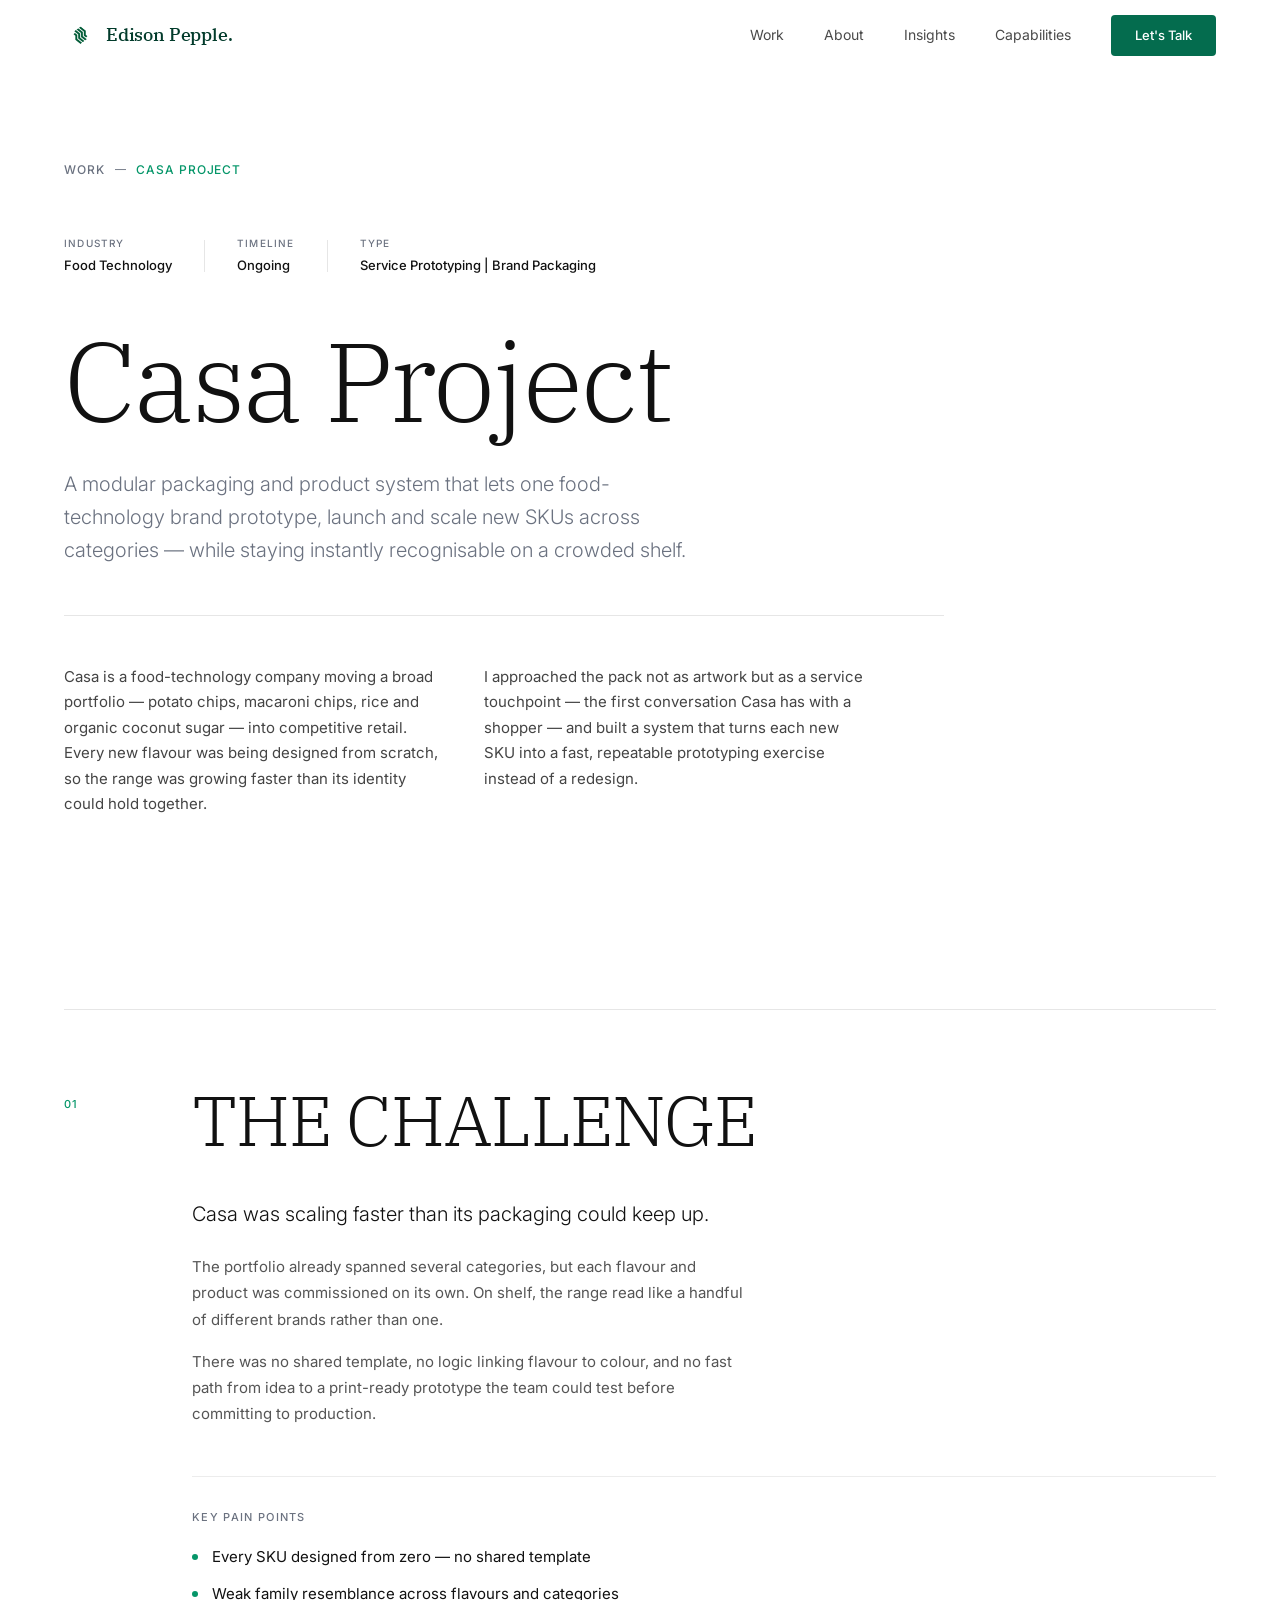
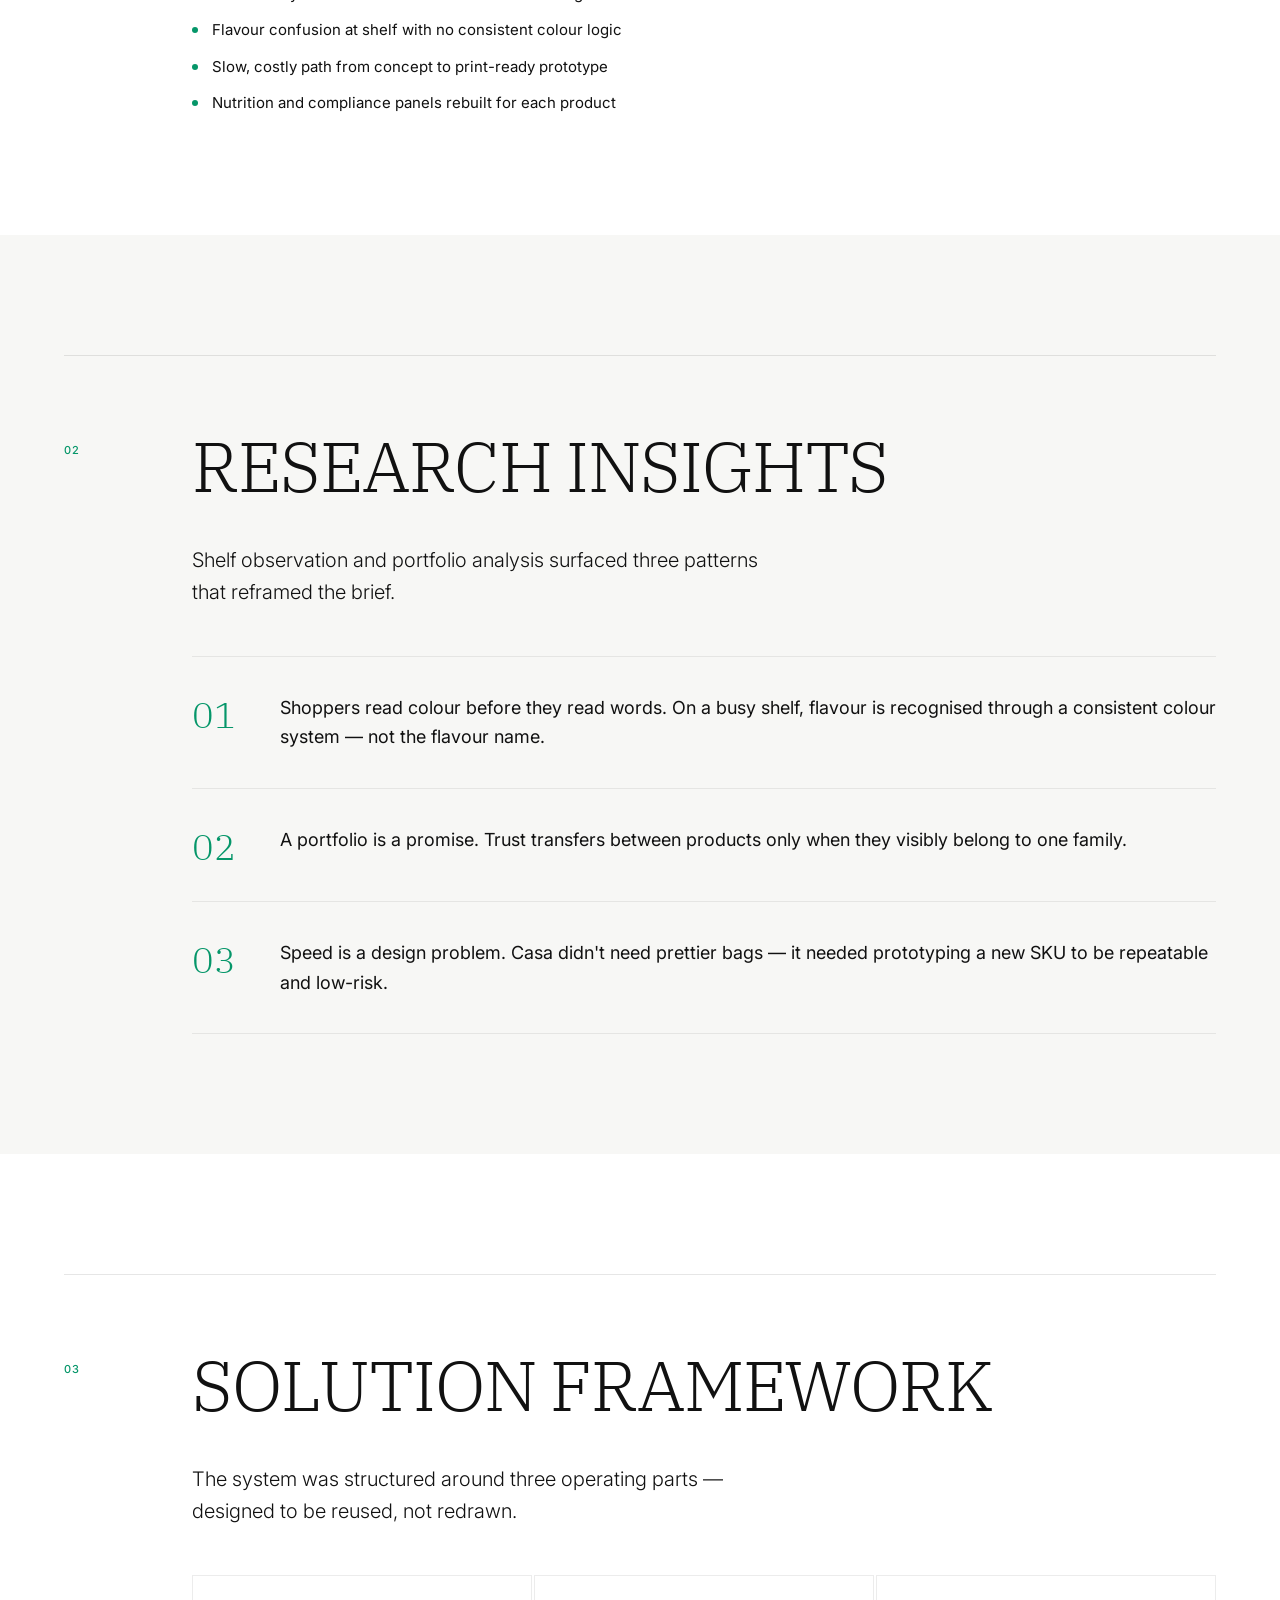
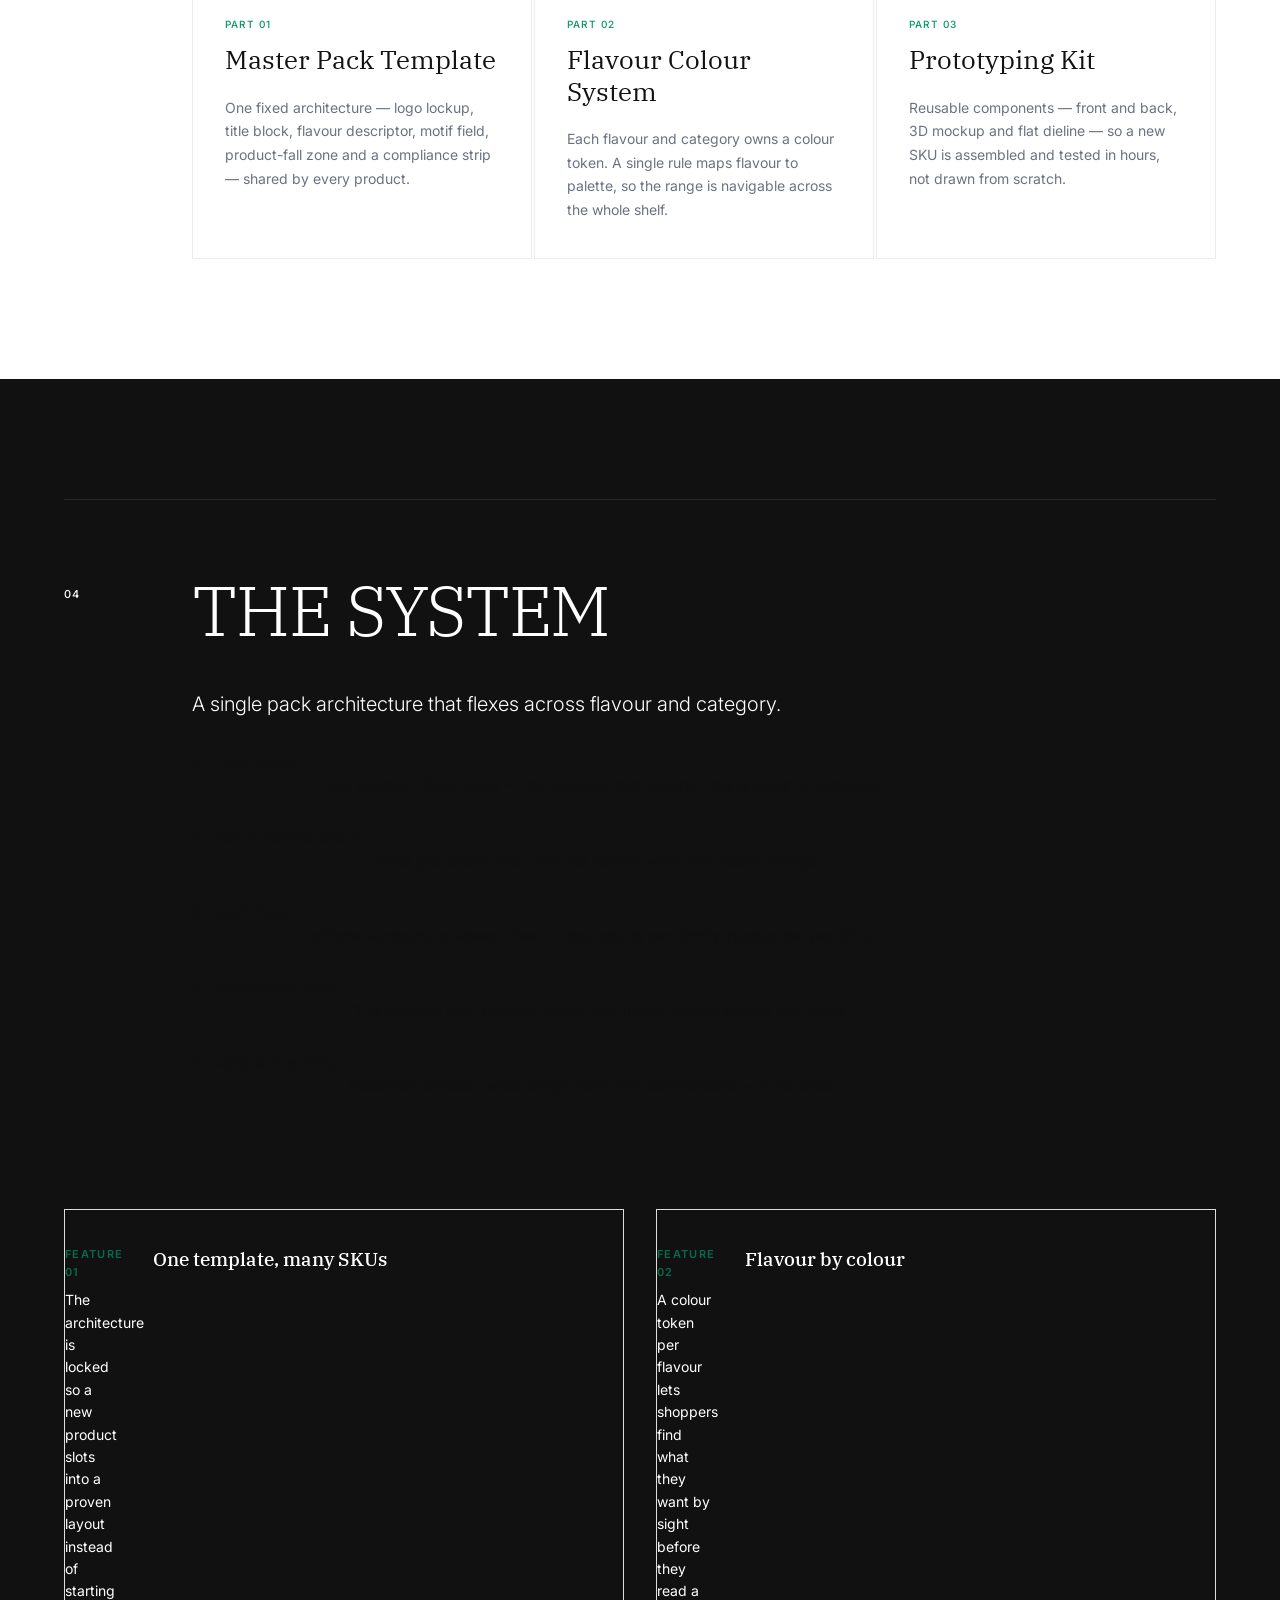
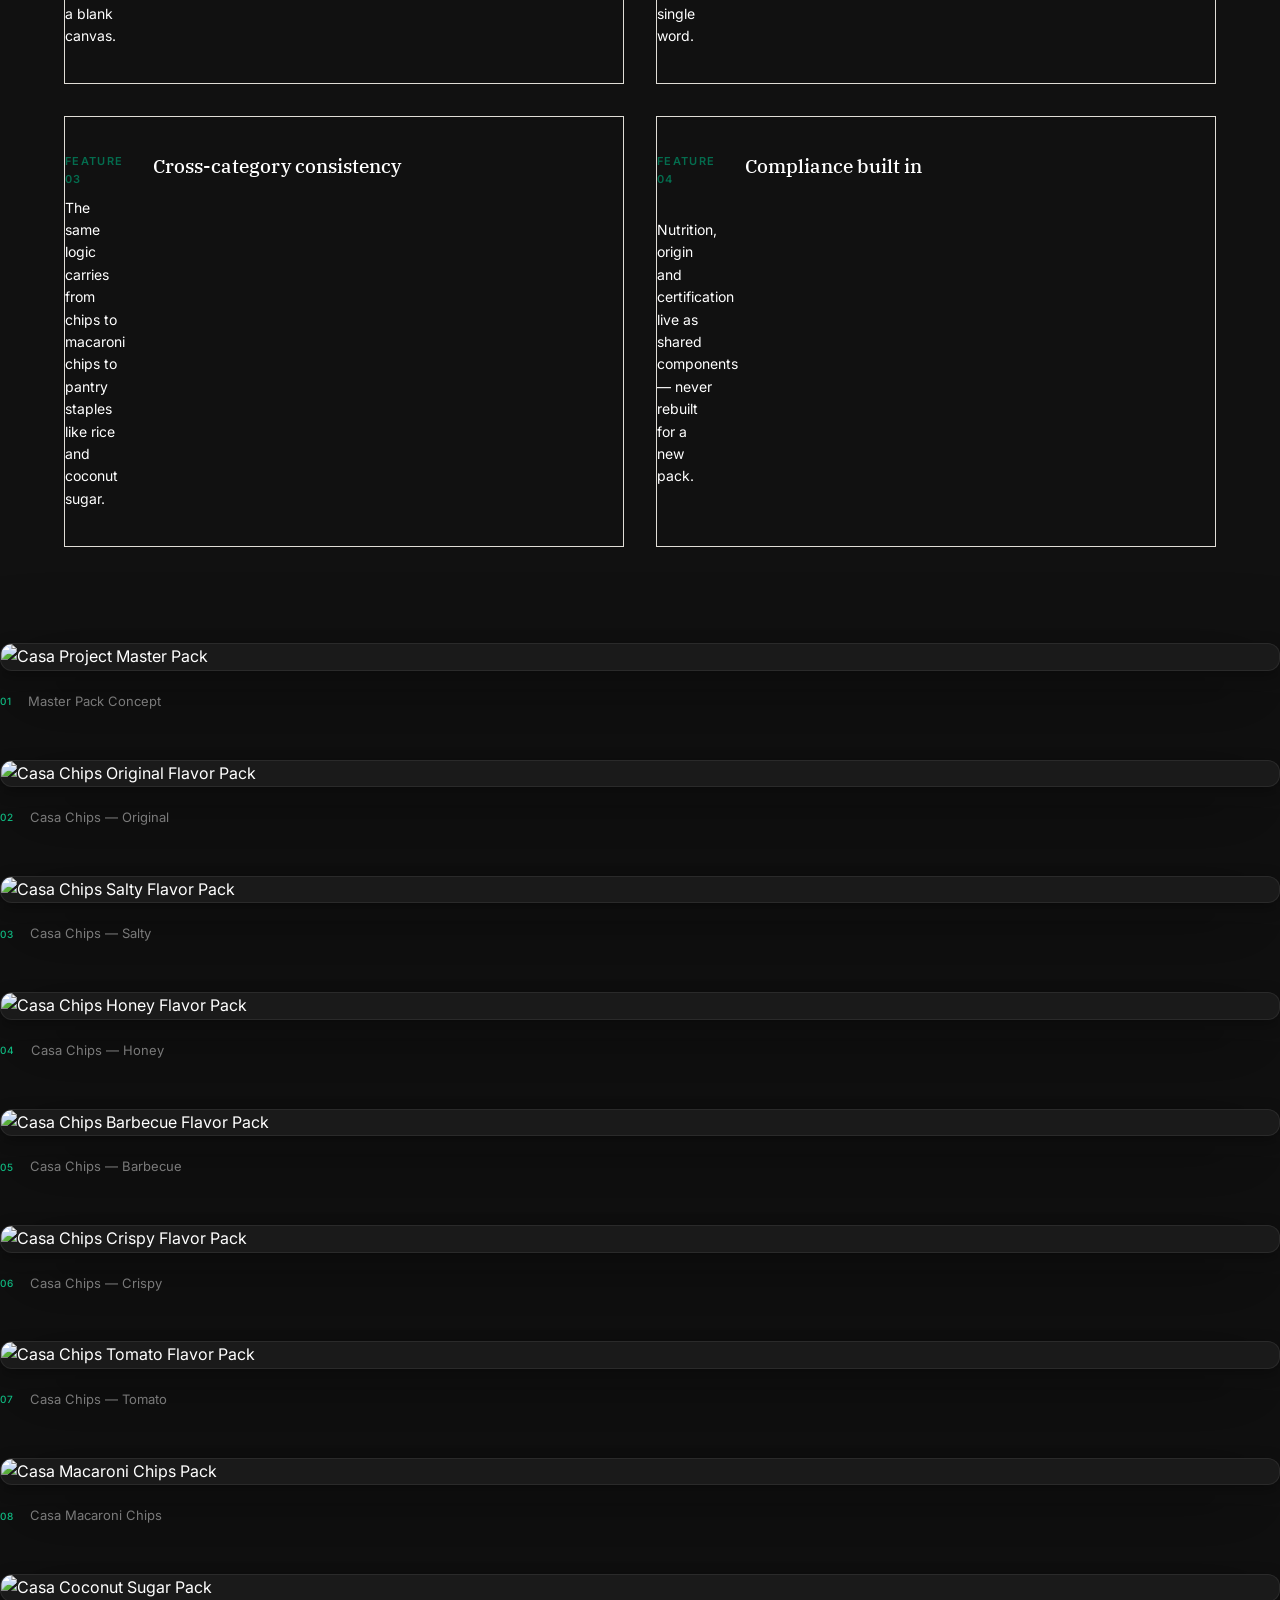
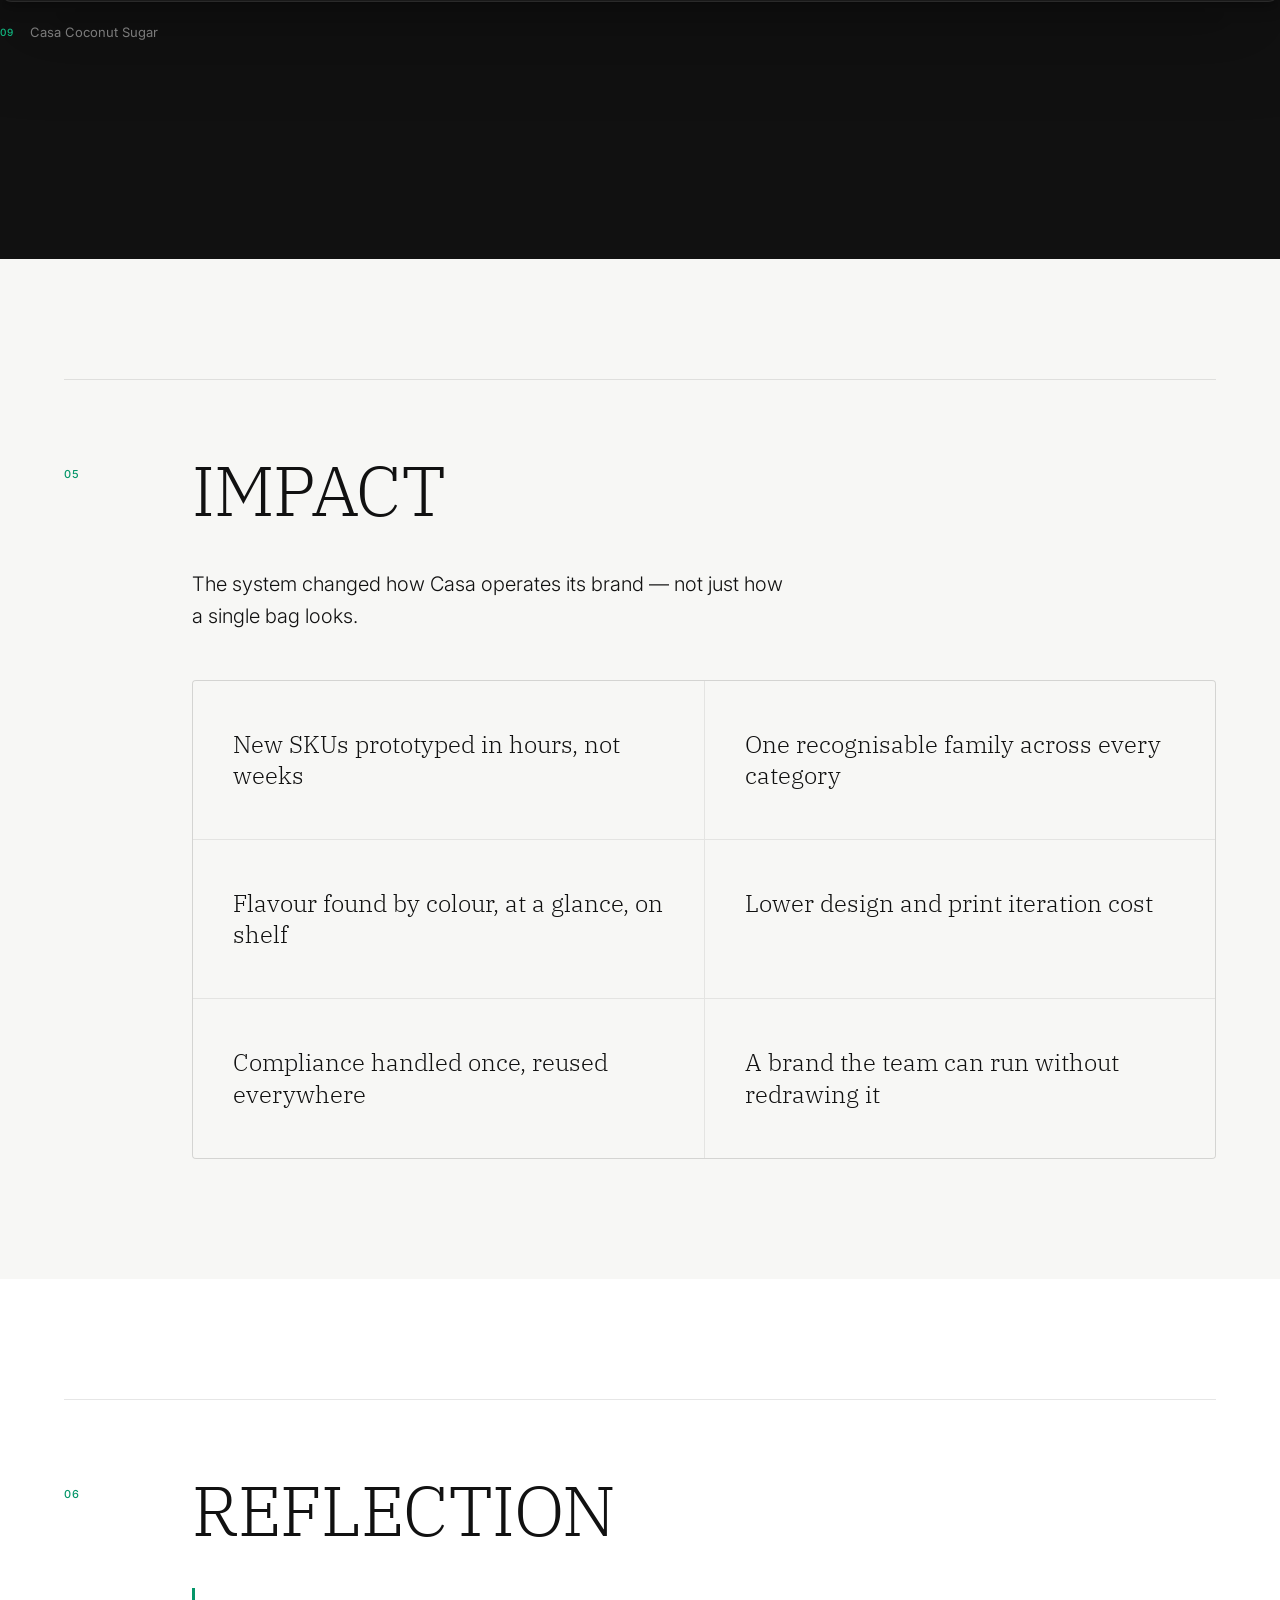
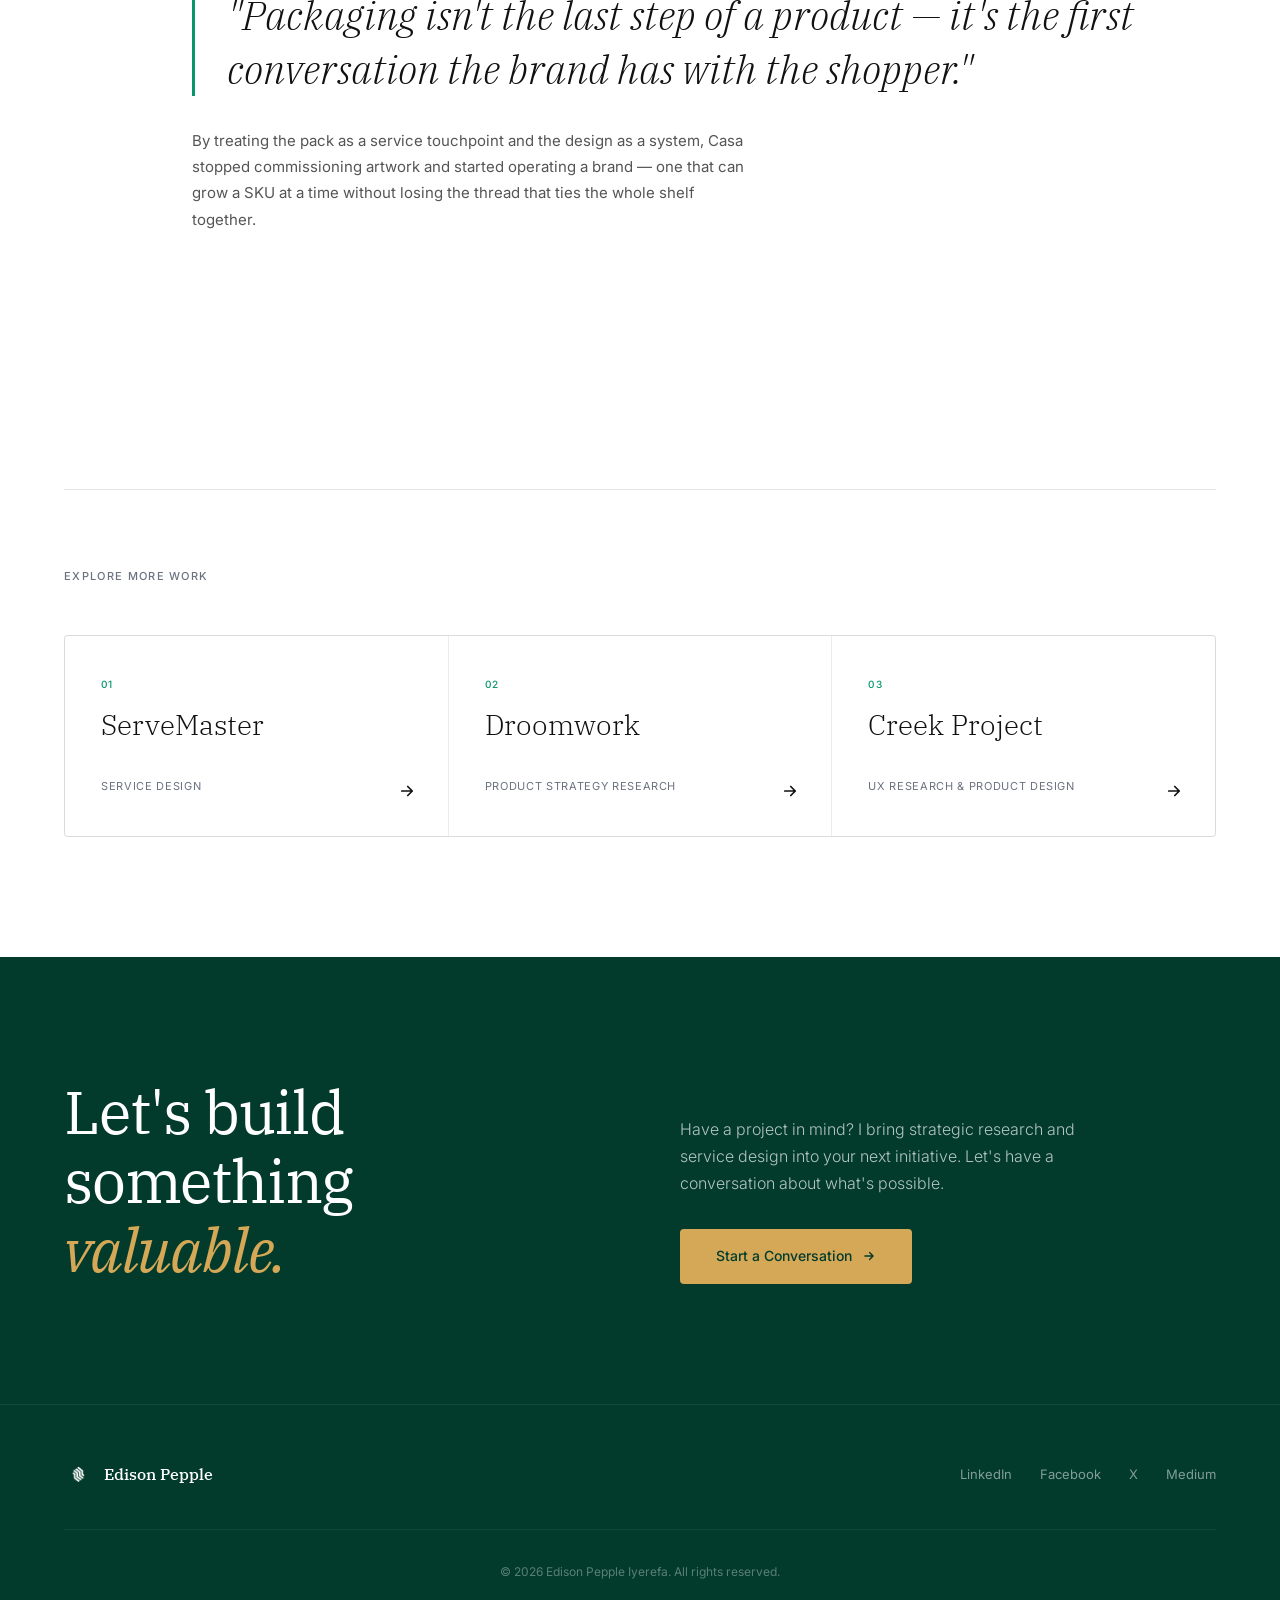
==== commit a74f1a78: "Update Casa Project header image and add package gallery" ====
--- a/casa-project.html
+++ b/casa-project.html
@@ -335,6 +335,99 @@
       </div>
       
     </div>
+
+    <!-- Full-bleed screen gallery for packaging -->
+    <div class="cs-screens reveal reveal-delay-2" style="margin-top: 6rem; padding-bottom: 6rem;">
+      <figure class="cs-screen" id="screen-header">
+        <div class="cs-screen__frame">
+          <img src="assets/images/Casa project Header.PNG" alt="Casa Project Master Pack" class="cs-screen__img" loading="lazy">
+        </div>
+        <figcaption class="cs-screen__caption">
+          <span class="cs-screen__caption-num label">01</span>
+          Master Pack Concept
+        </figcaption>
+      </figure>
+
+      <figure class="cs-screen" id="screen-original">
+        <div class="cs-screen__frame">
+          <img src="assets/images/Casa Chips Original Pack.PNG" alt="Casa Chips Original Flavor Pack" class="cs-screen__img" loading="lazy">
+        </div>
+        <figcaption class="cs-screen__caption">
+          <span class="cs-screen__caption-num label">02</span>
+          Casa Chips — Original
+        </figcaption>
+      </figure>
+
+      <figure class="cs-screen" id="screen-salty">
+        <div class="cs-screen__frame">
+          <img src="assets/images/Casa Chips Salty Pack.PNG" alt="Casa Chips Salty Flavor Pack" class="cs-screen__img" loading="lazy">
+        </div>
+        <figcaption class="cs-screen__caption">
+          <span class="cs-screen__caption-num label">03</span>
+          Casa Chips — Salty
+        </figcaption>
+      </figure>
+
+      <figure class="cs-screen" id="screen-honey">
+        <div class="cs-screen__frame">
+          <img src="assets/images/Casa Chips Honey Pack.PNG" alt="Casa Chips Honey Flavor Pack" class="cs-screen__img" loading="lazy">
+        </div>
+        <figcaption class="cs-screen__caption">
+          <span class="cs-screen__caption-num label">04</span>
+          Casa Chips — Honey
+        </figcaption>
+      </figure>
+
+      <figure class="cs-screen" id="screen-bbq">
+        <div class="cs-screen__frame">
+          <img src="assets/images/Casa Chips Pack.PNG" alt="Casa Chips Barbecue Flavor Pack" class="cs-screen__img" loading="lazy">
+        </div>
+        <figcaption class="cs-screen__caption">
+          <span class="cs-screen__caption-num label">05</span>
+          Casa Chips — Barbecue
+        </figcaption>
+      </figure>
+
+      <figure class="cs-screen" id="screen-crispy">
+        <div class="cs-screen__frame">
+          <img src="assets/images/Casa Chips Cripsy Pack.PNG" alt="Casa Chips Crispy Flavor Pack" class="cs-screen__img" loading="lazy">
+        </div>
+        <figcaption class="cs-screen__caption">
+          <span class="cs-screen__caption-num label">06</span>
+          Casa Chips — Crispy
+        </figcaption>
+      </figure>
+
+      <figure class="cs-screen" id="screen-tomato">
+        <div class="cs-screen__frame">
+          <img src="assets/images/Casa Tomato Chips Pack.PNG" alt="Casa Chips Tomato Flavor Pack" class="cs-screen__img" loading="lazy">
+        </div>
+        <figcaption class="cs-screen__caption">
+          <span class="cs-screen__caption-num label">07</span>
+          Casa Chips — Tomato
+        </figcaption>
+      </figure>
+
+      <figure class="cs-screen" id="screen-macaroni">
+        <div class="cs-screen__frame">
+          <img src="assets/images/Casa Marcaroni Chips..PNG" alt="Casa Macaroni Chips Pack" class="cs-screen__img" loading="lazy">
+        </div>
+        <figcaption class="cs-screen__caption">
+          <span class="cs-screen__caption-num label">08</span>
+          Casa Macaroni Chips
+        </figcaption>
+      </figure>
+
+      <figure class="cs-screen" id="screen-coconut-sugar">
+        <div class="cs-screen__frame">
+          <img src="assets/images/Casa Coconut Sugar.PNG" alt="Casa Coconut Sugar Pack" class="cs-screen__img" loading="lazy">
+        </div>
+        <figcaption class="cs-screen__caption">
+          <span class="cs-screen__caption-num label">09</span>
+          Casa Coconut Sugar
+        </figcaption>
+      </figure>
+    </div>
   </section>
 
   <!-- ================================================================
